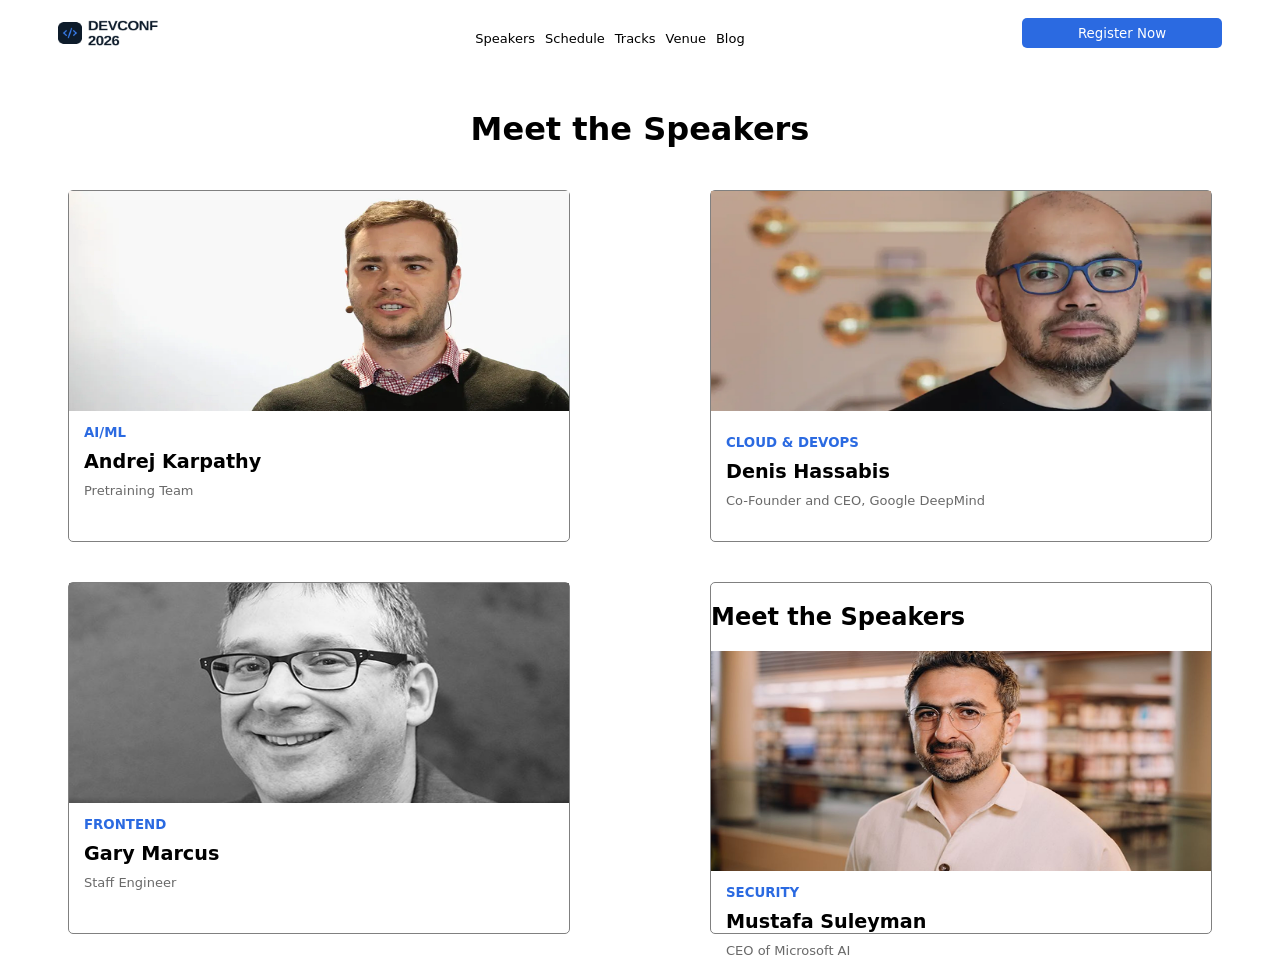
==== index.html @ 34ea5ba5 "added-meet-the-speaker-section" ====
<!DOCTYPE html>
<html lang="en">
<head>
    <meta charset="UTF-8">
    <meta name="viewport" content="width=device-width, initial-scale=1.0">
    <title>Document</title>
    <link rel="stylesheet" href="./style.css">
</head>
<body>
<nav>
    <img src="images/logo.png" alt="Logo">
    <ul>
        <li><a href="./comingsoon.html">Speakers</a></li>
        <li><a href="./comingsoon.html">Schedule</a></li>
        <li><a href="./comingsoon.html">Tracks</a></li>
        <li><a href="./comingsoon.html">Venue</a></li>
        <li><a href="./comingsoon.html">Blog</a></li>
    </ul>
    <button>Register Now</button>
</nav>
<div><h1 style="text-align: center; padding: 20px;">Meet the Speakers</h1></div>

<div class="container">
    
    <div class="box">
        
        <ul class="contents">
            <li ><img class="images" src ="./images/andrej.png" alt="Andrej Karpathy"></li>
            <li class="section">AI/ML </li>
            <li class="name">Andrej Karpathy</li>
            <li class="position">Pretraining Team</li>
        </ul>
    </div>
    <div class="box">   
          <ul class="contents">
            <li><img class="images" src="./images/demis.png" alt="Demis Hassabis"><li></li>
            <li class="section">CLOUD & DEVOPS</li>
            <li class="name">Denis Hassabis</li>
            <li class="position">Co-Founder and CEO, Google DeepMind</li>
        </ul> </div>
   
    <div class="box">  
        <ul class="contents">
            <li ><img class="images" src="./images/gary.png" alt="Gary Marcus"></li>
            <li class="section">FRONTEND</li>
            <li class="name">Gary Marcus</li>
            <li class="position">Staff Engineer</li>
        </ul>
    
</div>
    <div class="box">  
        <h2>Meet the Speakers</h2>
          <ul class="contents">
            <li><img class="images" src="./images/mustafa.png" alt="Mustafa Suleyman"></li>
            <li class="section">SECURITY</li>
            <li class="name">Mustafa Suleyman</li>
            <li class="position">CEO of Microsoft AI</li>
        </ul>
</div>
</div>
</body>
</html>
---- style.css ----
* {
font-family: system-ui, -apple-system, BlinkMacSystemFont, 'Segoe UI', Roboto, Oxygen, Ubuntu, Cantarell, 'Open Sans', 'Helvetica Neue', sans-serif;

}


nav {
    display: flex;
    flex-direction: row;
    justify-content: space-between;
    padding:  10px 50px;
    font-size: small;
}
img {
height: 30px;
width: 100px;

}
ul { 
    display: flex;
    flex-direction: row;
justify-content: center;
list-style-type: none;
gap: 10px; 

}
button {
    height: 30px;
    width: 200px;
    background-color: rgb(43, 106, 225);
    color: white;
    border: none;
    border-radius: 5px;

}
button:hover {
background-color:rgb(13, 114, 157);
}



ul li a {
text-decoration:none ;
color: black;

}

.container {
    display:grid;
    grid-template-columns: repeat(2, 1fr);
    gap: 40px 20px;

justify-items: center;
  

}
.box {
    border: 1px solid grey;
    width: 500px;
    height: 350px;
    border-radius: 5px;

}

.contents {
    display: flex;
    flex-direction: column;
padding: 0px;
margin: 0px;


}

.images{
    height: 220px;
    width: 100%;


}
.section {
font-size: smaller;
font-weight: bold;
color: rgb(43, 106, 225);
margin-left: 15px;
}
.name{
    font-size: larger;
    font-weight: bolder;
   margin-left: 15px;
    color:black;
    
}
.position {
    font-size: small;
    color: dimgray;
    margin-left: 15px;
}
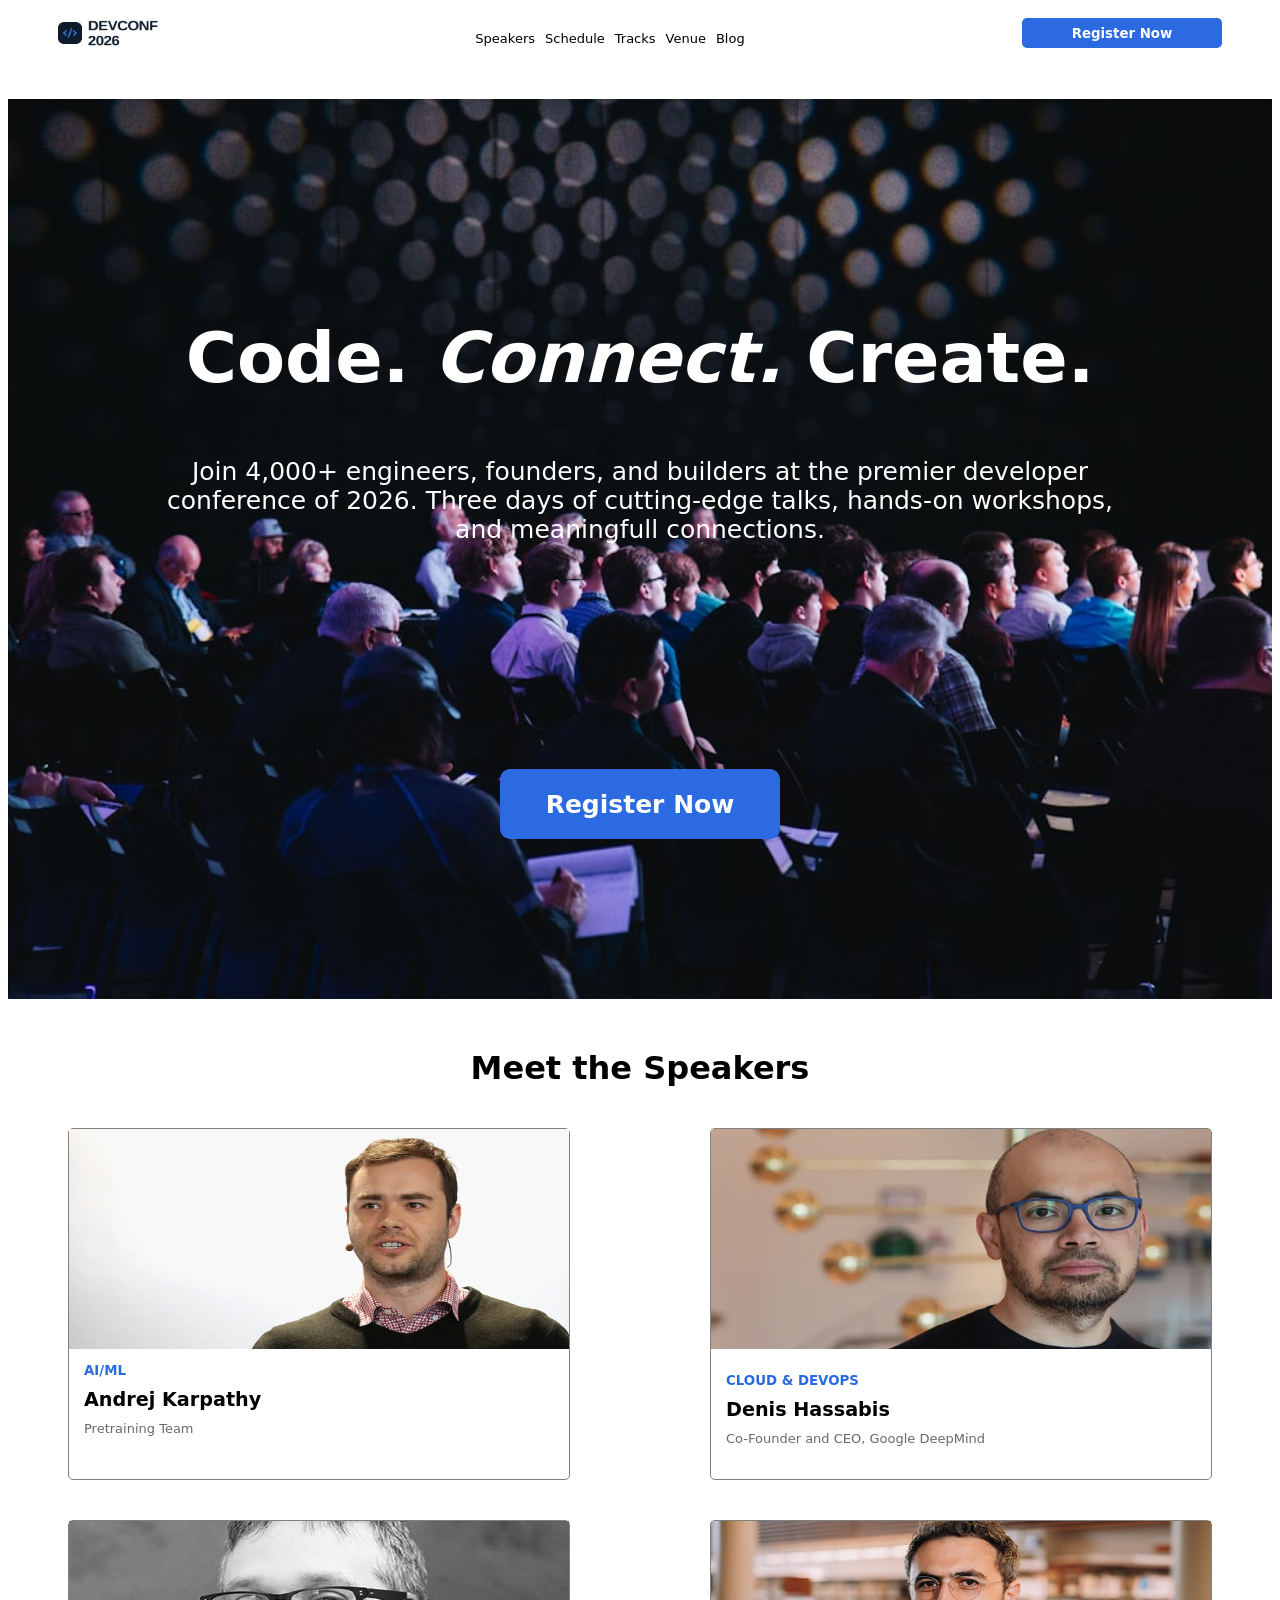
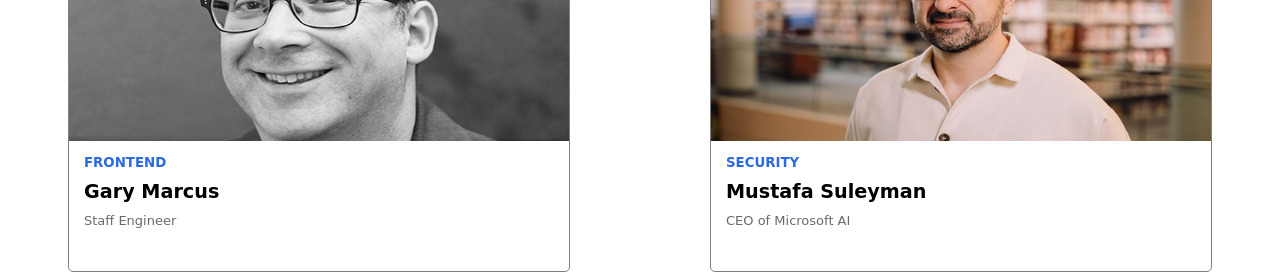
==== commit dfdb00b8: "added-hero-banner" ====
--- a/index.html
+++ b/index.html
@@ -7,6 +7,7 @@
     <link rel="stylesheet" href="./style.css">
 </head>
 <body>
+    <!-- starting the NAV part -->
 <nav>
     <img src="images/logo.png" alt="Logo">
     <ul>
@@ -16,8 +17,25 @@
         <li><a href="./comingsoon.html">Venue</a></li>
         <li><a href="./comingsoon.html">Blog</a></li>
     </ul>
-    <button>Register Now</button>
+    <button id="navbtn">Register Now</button>
 </nav>
+<!-- closed the NAV part -->
+<!-- starting the BANNER part -->
+<section class="hero-parent">
+<div class="banner">
+    <h1 style="font-size: 70px;">Code. <i>Connect.</i> Create.</h1>
+    <p style="font-size: 25px;">Join 4,000+ engineers, founders, and builders at the premier developer <br>
+        conference of 2026. Three days of cutting-edge talks, hands-on workshops,<br>
+        and meaningfull connections.
+    </p>
+</div>
+<div> <button id="bannerbtn">Register Now</button></div>
+
+</section>
+
+
+<!-- closed the BANNER part -->
+ <!-- starting MEET THE SPEAKERS part -->
 <div><h1 style="text-align: center; padding: 20px;">Meet the Speakers</h1></div>
 
 <div class="container">
@@ -49,7 +67,7 @@
     
 </div>
     <div class="box">  
-        <h2>Meet the Speakers</h2>
+        
           <ul class="contents">
             <li><img class="images" src="./images/mustafa.png" alt="Mustafa Suleyman"></li>
             <li class="section">SECURITY</li>
--- a/style.css
+++ b/style.css
@@ -10,6 +10,24 @@
     justify-content: space-between;
     padding:  10px 50px;
     font-size: small;
+}
+
+.hero-parent{
+display: flex;
+flex-direction: column;
+justify-content: center;
+align-items: center;
+width:100%;
+height: 100vh;
+margin: 30px 0px;
+gap: 200px;
+text-align: center;
+color: white;
+background-image: url(./images/banner.jpg);
+background-image: linear-gradient( );
+background-size: cover;
+background-repeat: no-repeat;
+
 }
 img {
 height: 30px;
@@ -24,17 +42,40 @@
 gap: 10px; 
 
 }
-button {
+#navbtn {
     height: 30px;
     width: 200px;
     background-color: rgb(43, 106, 225);
     color: white;
+    font-weight: bold;
     border: none;
     border-radius: 5px;
 
 }
-button:hover {
-background-color:rgb(13, 114, 157);
+
+#bannerbtn {
+    height: 70px;
+    width: 280px;
+    background-color: rgb(43, 106, 225);
+    color: white;
+    font-size: 25px;
+    font-weight: bold;
+    border: none;
+    border-radius: 10px;
+    
+
+}
+#navbtn:hover {
+       background-color: rgba(228, 228, 224, 0.863);
+    color:rgb(43, 106, 225) ;
+    cursor: pointer;
+    border: 1px solid black;
+}
+#bannerbtn:hover {
+    background-color: rgba(228, 228, 224, 0.863);
+    color:rgb(43, 106, 225) ;
+    cursor: pointer;
+    border: 1px solid black;
 }
 
 
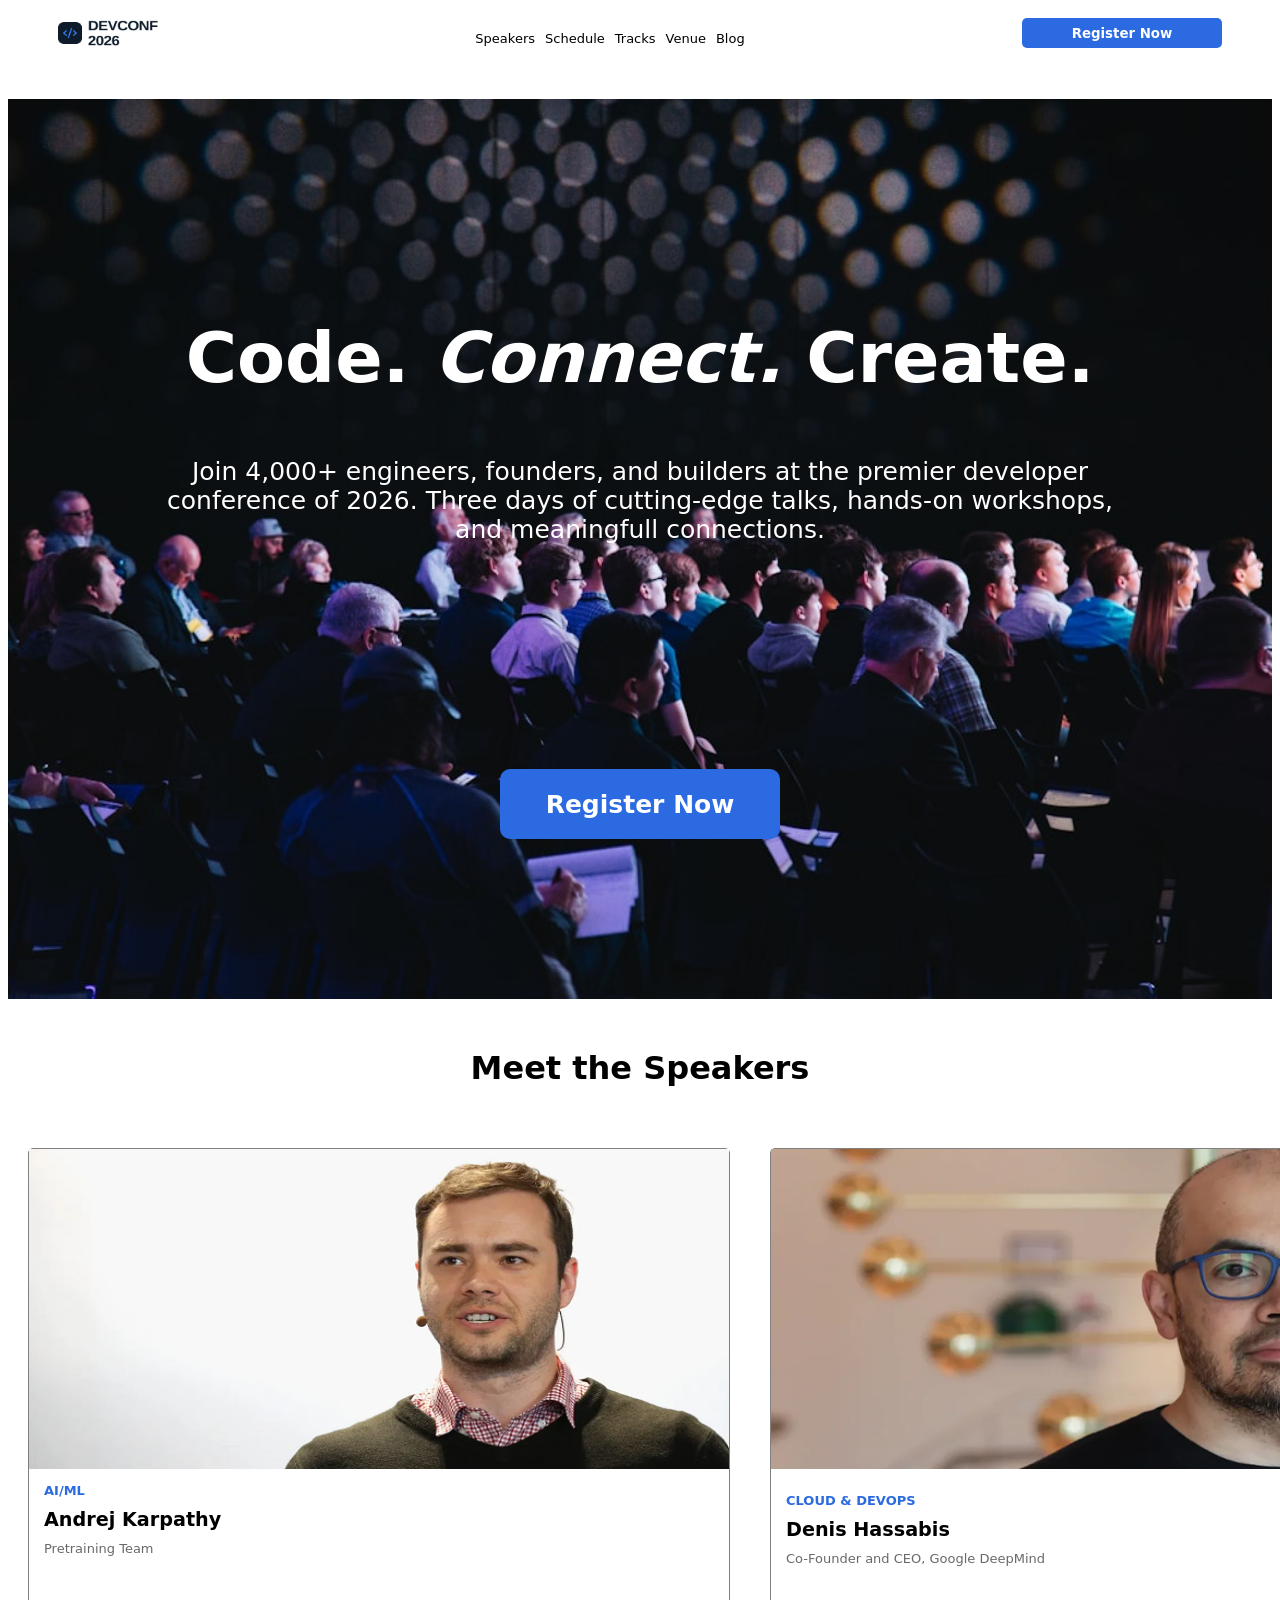
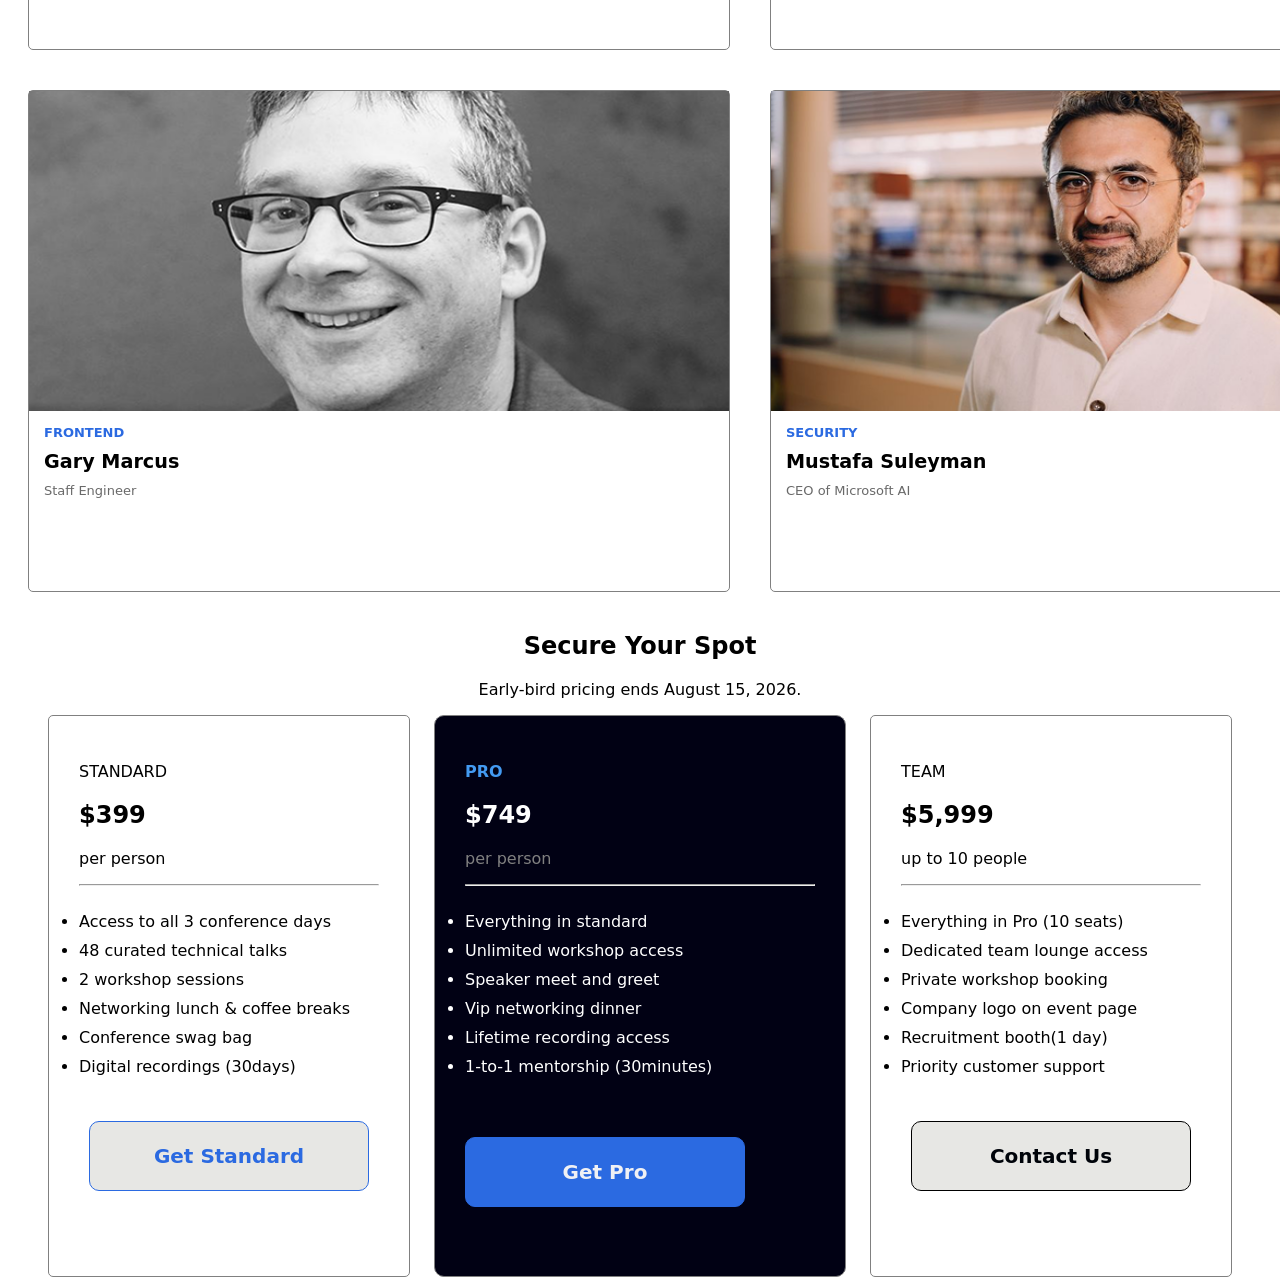
==== commit b2884e46: "added-pricing" ====
--- a/index.html
+++ b/index.html
@@ -76,5 +76,60 @@
         </ul>
 </div>
 </div>
+<!-- closed-MEET-THE-SPEAKERS-part -->
+ <!-- starting-PRICING-part -->
+  
+ <section class="costing">
+    <div><h1 style="font-weight: bold; text-align: center;">Secure Your Spot</h1>
+    <p style="text-align: center;">Early-bird pricing ends August 15, 2026.</p></div>
+<div class="pricing">
+    <div class="card">
+        <p class="quality">STANDARD</p>
+        <h1 class="price">$399</h1>
+        <p class="per">per person</p>
+        <hr class="line">
+        <ul class="features">
+            <li>Access to all 3 conference days</li>
+            <li>48 curated technical talks</li>
+            <li>2 workshop sessions</li>
+            <li>Networking lunch & coffee breaks</li>
+            <li>Conference swag bag</li>
+            <li>Digital recordings (30days)</li>
+            <button id="stndbtn">Get Standard</button>
+        </ul>
+    </div>
+    <div class="card-active">
+        <p style="color: rgb(67, 154, 241); font-weight: bold;">PRO</p>
+        <h1 style="color: white; font-weight: bolder;">$749</h1>
+        <p style="color: grey;">per person</p>
+        <hr class="line">
+        <ul class="features-active">
+        
+            <li>Everything in standard</li>
+            <li>Unlimited workshop access</li>
+            <li> Speaker meet and greet</li>
+            <li>Vip networking dinner</li>
+            <li>Lifetime recording access </li>
+            <li>1-to-1 mentorship (30minutes)</li>
+        </ul>
+        <button id="probtn">Get Pro</button>
+    </div>
+    <div class="card">
+        <p class="quality">TEAM</p>
+        <h1 class="price">$5,999</h1>
+        <p class="per">up to 10 people</p>
+        <hr class="line">
+        <ul class="features">
+            <li>Everything in Pro (10 seats)</li>
+            <li>Dedicated team lounge access</li>
+            <li>Private workshop booking</li>
+            <li>Company logo on event page</li>
+            <li>Recruitment booth(1 day)</li>
+            <li>Priority customer support</li>
+            <button id="cntbtn">Contact Us</button>
+        </ul>
+    </div>
+ </div>
+ </section>
 </body>
 </html>
--- a/style.css
+++ b/style.css
@@ -88,18 +88,18 @@
 
 .container {
     display:grid;
-    grid-template-columns: repeat(2, 1fr);
-    gap: 40px 20px;
-
-justify-items: center;
+    grid-template-columns: repeat(2, .3fr);
+
+justify-content: space-evenly;
   
 
 }
 .box {
     border: 1px solid grey;
-    width: 500px;
-    height: 350px;
+    width: 700px;
+    height: 500px;
     border-radius: 5px;
+    margin: 20px 20px;
 
 }
 
@@ -113,13 +113,13 @@
 }
 
 .images{
-    height: 220px;
+    height: 320px;
     width: 100%;
 
 
 }
 .section {
-font-size: smaller;
+font-size: small;
 font-weight: bold;
 color: rgb(43, 106, 225);
 margin-left: 15px;
@@ -135,4 +135,100 @@
     font-size: small;
     color: dimgray;
     margin-left: 15px;
-}
+
+}
+
+.pricing{
+    display:flex;
+    flex-direction: row;
+    justify-content: center;
+    gap: 24px;
+
+}
+.card {
+    width: 300px;
+    height: 500px;
+    padding: 30px;
+    border: 1px solid grey;
+    border-radius: 5px;
+}
+.card-active{
+    background-color: rgb(1, 1, 20);
+    border: 1px solid grey;
+    border-radius: 10px;
+    padding: 30px;
+    width: 350px;
+
+}
+.features{
+    display: flex;
+    flex-direction: column;
+    list-style: disc;
+     padding: 10px 0px;
+}
+.features-active{
+    display: flex;
+    flex-direction: column;
+    color: white;
+    list-style: disc;
+    padding: 10px 0px;
+    
+}
+#stndbtn{ 
+    background-color: rgba(228, 228, 224, 0.863);
+    color:rgb(43, 106, 225) ;
+    cursor: pointer;
+    border: 1px solid rgb(43, 106, 225);
+    height: 70px;
+    width: 280px;
+    border-radius: 10px;
+    margin: 35px auto 0; 
+    font-size: 20px;
+    font-weight: bold;
+
+}
+#stndbtn:hover{
+    background-color:rgb(43, 106, 225);
+    color:rgb(249, 249, 250) ;
+    cursor: pointer;
+    border-radius: 10px;
+    border: 1px solid black;
+}
+
+#cntbtn:hover{ 
+    background-color:rgb(43, 106, 225);
+    color:rgb(240, 241, 244) ;
+    cursor: pointer;
+    border: 1px solid rgb(43, 106, 225);
+}
+#cntbtn{
+    background-color: rgba(228, 228, 224, 0.863);
+    color:rgb(0, 4, 10) ;
+    cursor: pointer;
+    border: 1px solid black;
+    height: 70px;
+    width: 280px;
+    border-radius: 10px;
+    font-size: 20px;
+    font-weight: bold;
+    margin: 35px auto 0;
+}
+
+#probtn{
+    background-color:rgb(43, 106, 225);
+    color:rgb(240, 241, 244) ;
+    cursor: pointer;
+    border: 1px solid rgb(43, 106, 225);
+    width: 280px;
+    height: 70px;
+    border-radius: 10px;
+    margin: 35px auto 0;
+    font-size: 20px;
+    font-weight: bold;
+}
+#probtn:hover{
+background-color: rgba(228, 228, 224, 0.863);
+    color:rgb(5, 60, 142) ;
+    cursor: pointer;
+    border: 1px solid black;
+}
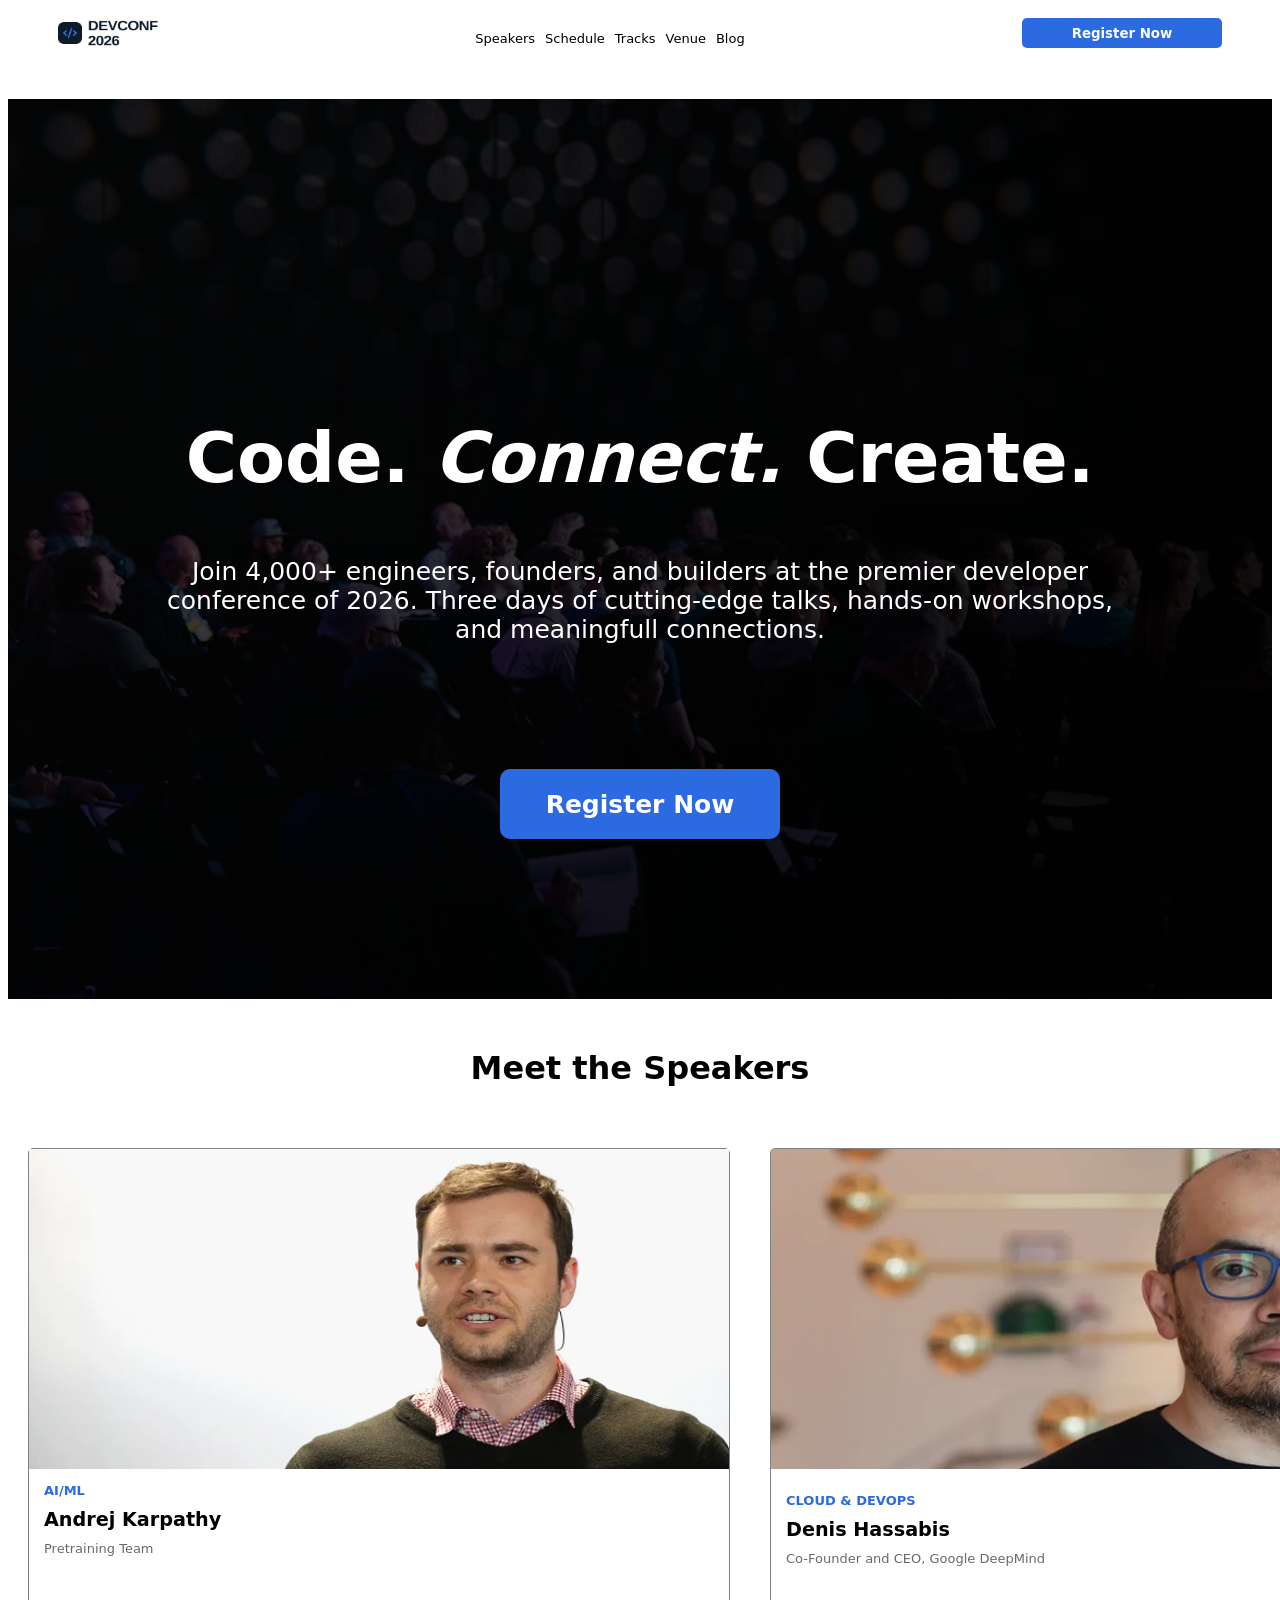
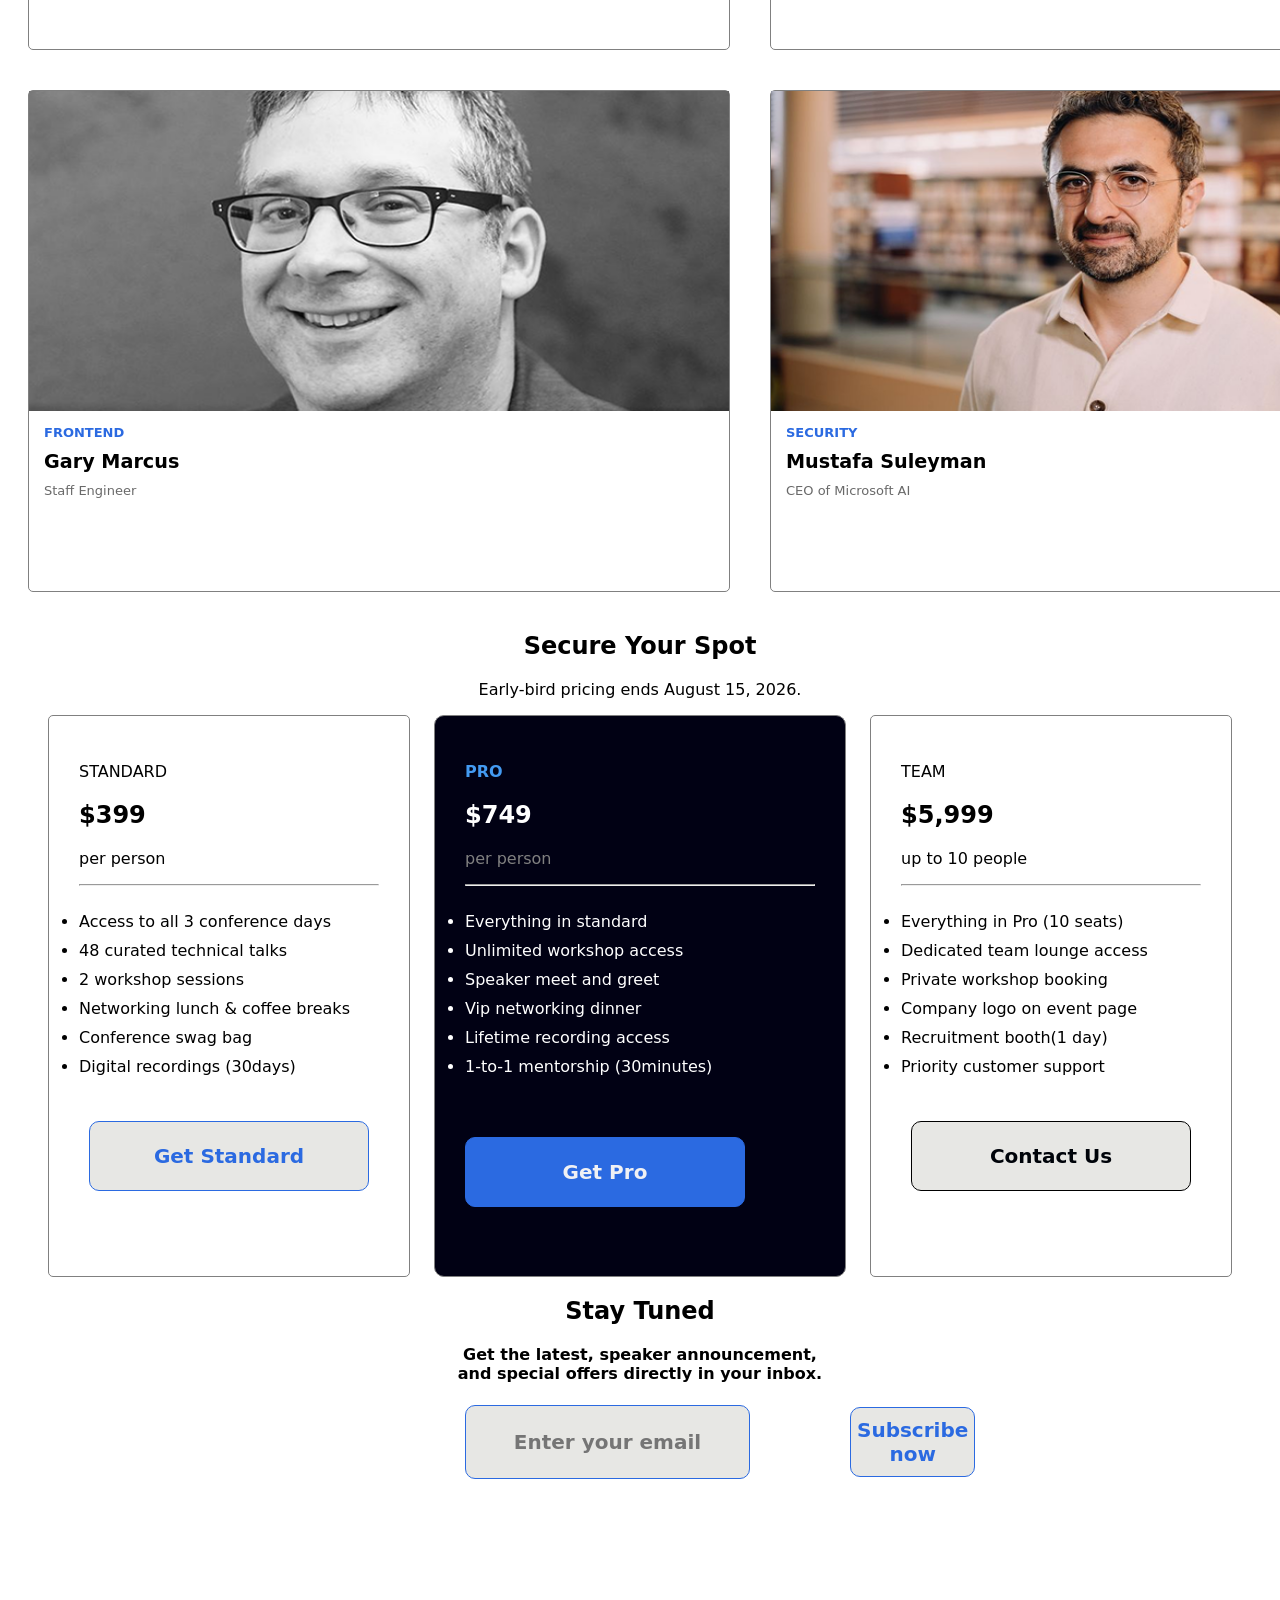
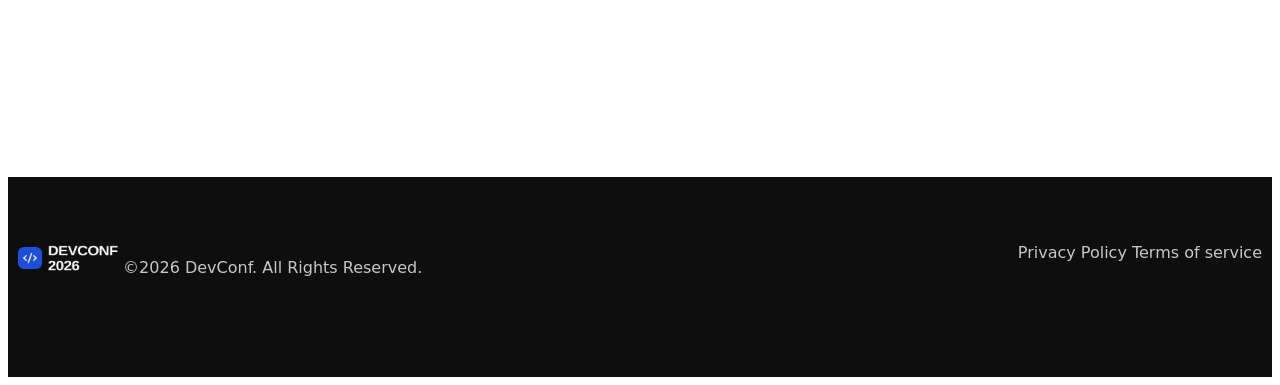
==== commit e13d5f02: "added-overlay-and-ai-part" ====
--- a/index.html
+++ b/index.html
@@ -22,7 +22,8 @@
 <!-- closed the NAV part -->
 <!-- starting the BANNER part -->
 <section class="hero-parent">
-<div class="banner">
+<div></div>
+    <div class="banner">
     <h1 style="font-size: 70px;">Code. <i>Connect.</i> Create.</h1>
     <p style="font-size: 25px;">Join 4,000+ engineers, founders, and builders at the premier developer <br>
         conference of 2026. Three days of cutting-edge talks, hands-on workshops,<br>
@@ -131,5 +132,21 @@
     </div>
  </div>
  </section>
+ <section class="newsletter">
+ <div class="newsletter-content">
+    <h1>Stay Tuned</h1>
+    <p>Get the latest, speaker announcement,<br> and special offers directly in your inbox.</p>
+ </div>
+ <div class="input">
+ <input class="email" type="email" placeholder="Enter your email" > 
+ <button id="subsbtn">Subscribe now</button>
+</div>
+</section>
 </body>
+<footer>
+    <p><img src="./images/footer-logo.png" alt="logo2"> ©2026 DevConf. All Rights Reserved.</p>
+    
+    <p> Privacy Policy  Terms of service</p>
+
+</footer>
 </html>
--- a/style.css
+++ b/style.css
@@ -20,15 +20,27 @@
 width:100%;
 height: 100vh;
 margin: 30px 0px;
-gap: 200px;
+gap: 100px;
 text-align: center;
 color: white;
-background-image: url(./images/banner.jpg);
-background-image: linear-gradient( );
+background-image :linear-gradient(
+        rgba(0,0,0,0.30),
+        rgba(0,0,0,0.70)
+    ),
+    linear-gradient(
+            90deg,
+            rgba(0,0,0,0.42),
+            rgba(0,0,0,0.87)
+        ), 
+    url(./images/banner.jpg);
+
 background-size: cover;
 background-repeat: no-repeat;
-
-}
+}
+
+
+
+
 img {
 height: 30px;
 width: 100px;
@@ -164,6 +176,7 @@
     display: flex;
     flex-direction: column;
     list-style: disc;
+    
      padding: 10px 0px;
 }
 .features-active{
@@ -171,6 +184,7 @@
     flex-direction: column;
     color: white;
     list-style: disc;
+
     padding: 10px 0px;
     
 }
@@ -232,3 +246,69 @@
     cursor: pointer;
     border: 1px solid black;
 }
+footer{
+    display: flex;
+    justify-content: space-between;
+    background-color: rgb(15, 14, 14);
+    height: 100px;
+    color: rgb(201, 198, 198);
+    padding:50px 10px;
+    margin: 0px;
+}
+.newsletter {
+display: flex;
+flex-direction: column;
+align-items: center;
+text-align: center;
+
+height: 500px;
+width:100%;
+font-weight: bold;
+}
+.input {
+    display: flex;
+    flex-direction: row;
+    align-items: center;
+    gap: 100px;
+    height: 50px;
+    width:350px;
+
+}
+#subsbtn {
+    background-color: rgba(228, 228, 224, 0.863);
+    color:rgb(43, 106, 225) ;
+    cursor: pointer;
+    border: 1px solid rgb(43, 106, 225);
+    height: 70px;
+    width: 300px;
+    border-radius: 10px;
+    margin: 35px auto 0; 
+    font-size: 20px;
+    font-weight: bold;
+    text-align: center; 
+}
+#subsbtn:hover{
+background-color:rgb(43, 106, 225);
+    color:rgb(240, 241, 244) ;
+    cursor: pointer;
+    border: 1px solid rgb(43, 106, 225);
+    width: 500px;
+    height: 70px;
+    border-radius: 10px;
+    margin: 35px auto 0;
+    font-size: 20px;
+    font-weight: bold;
+}
+.email{
+     background-color: rgba(228, 228, 224, 0.863);
+    color:rgb(43, 106, 225) ;
+    cursor: pointer;
+    border: 1px solid rgb(43, 106, 225);
+    height: 70px;
+    width: 300px;
+    border-radius: 10px;
+    margin: 35px auto 0; 
+    font-size: 20px;
+    font-weight: bold;
+    text-align: center; 
+}
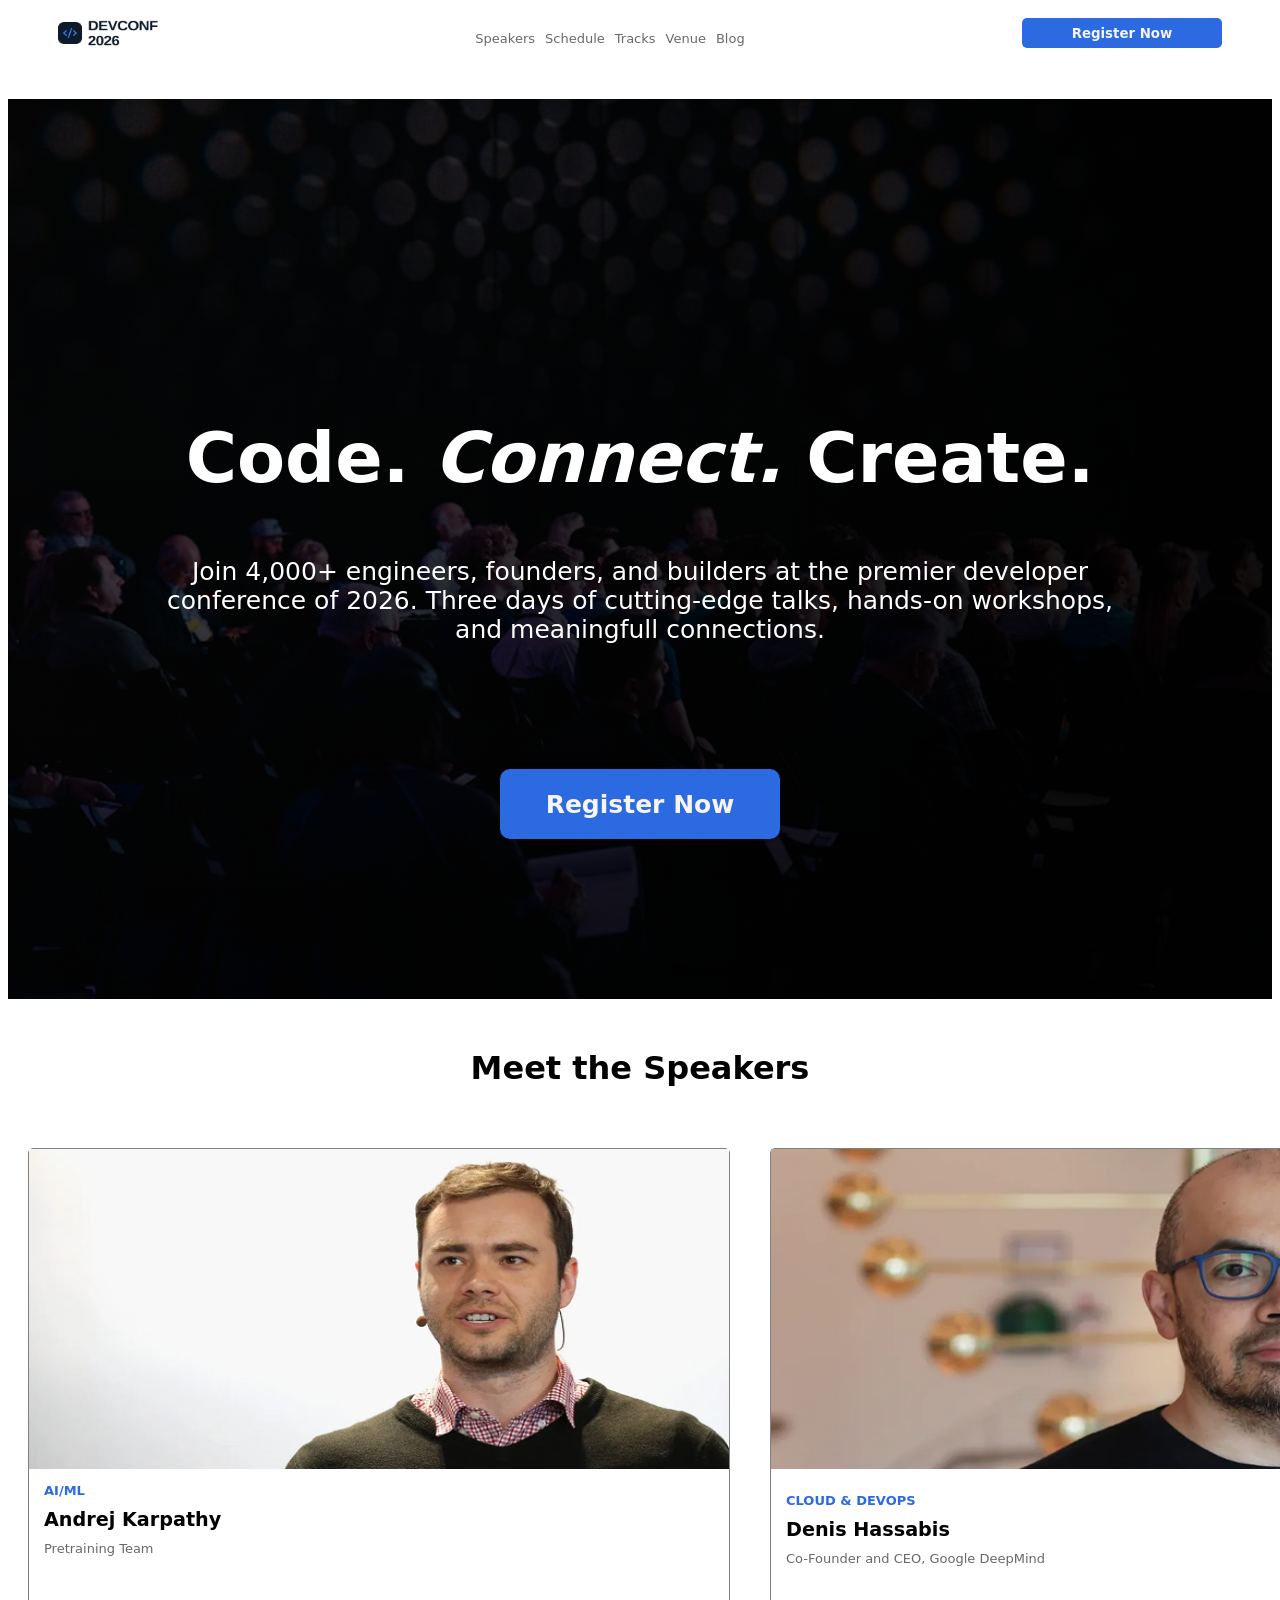
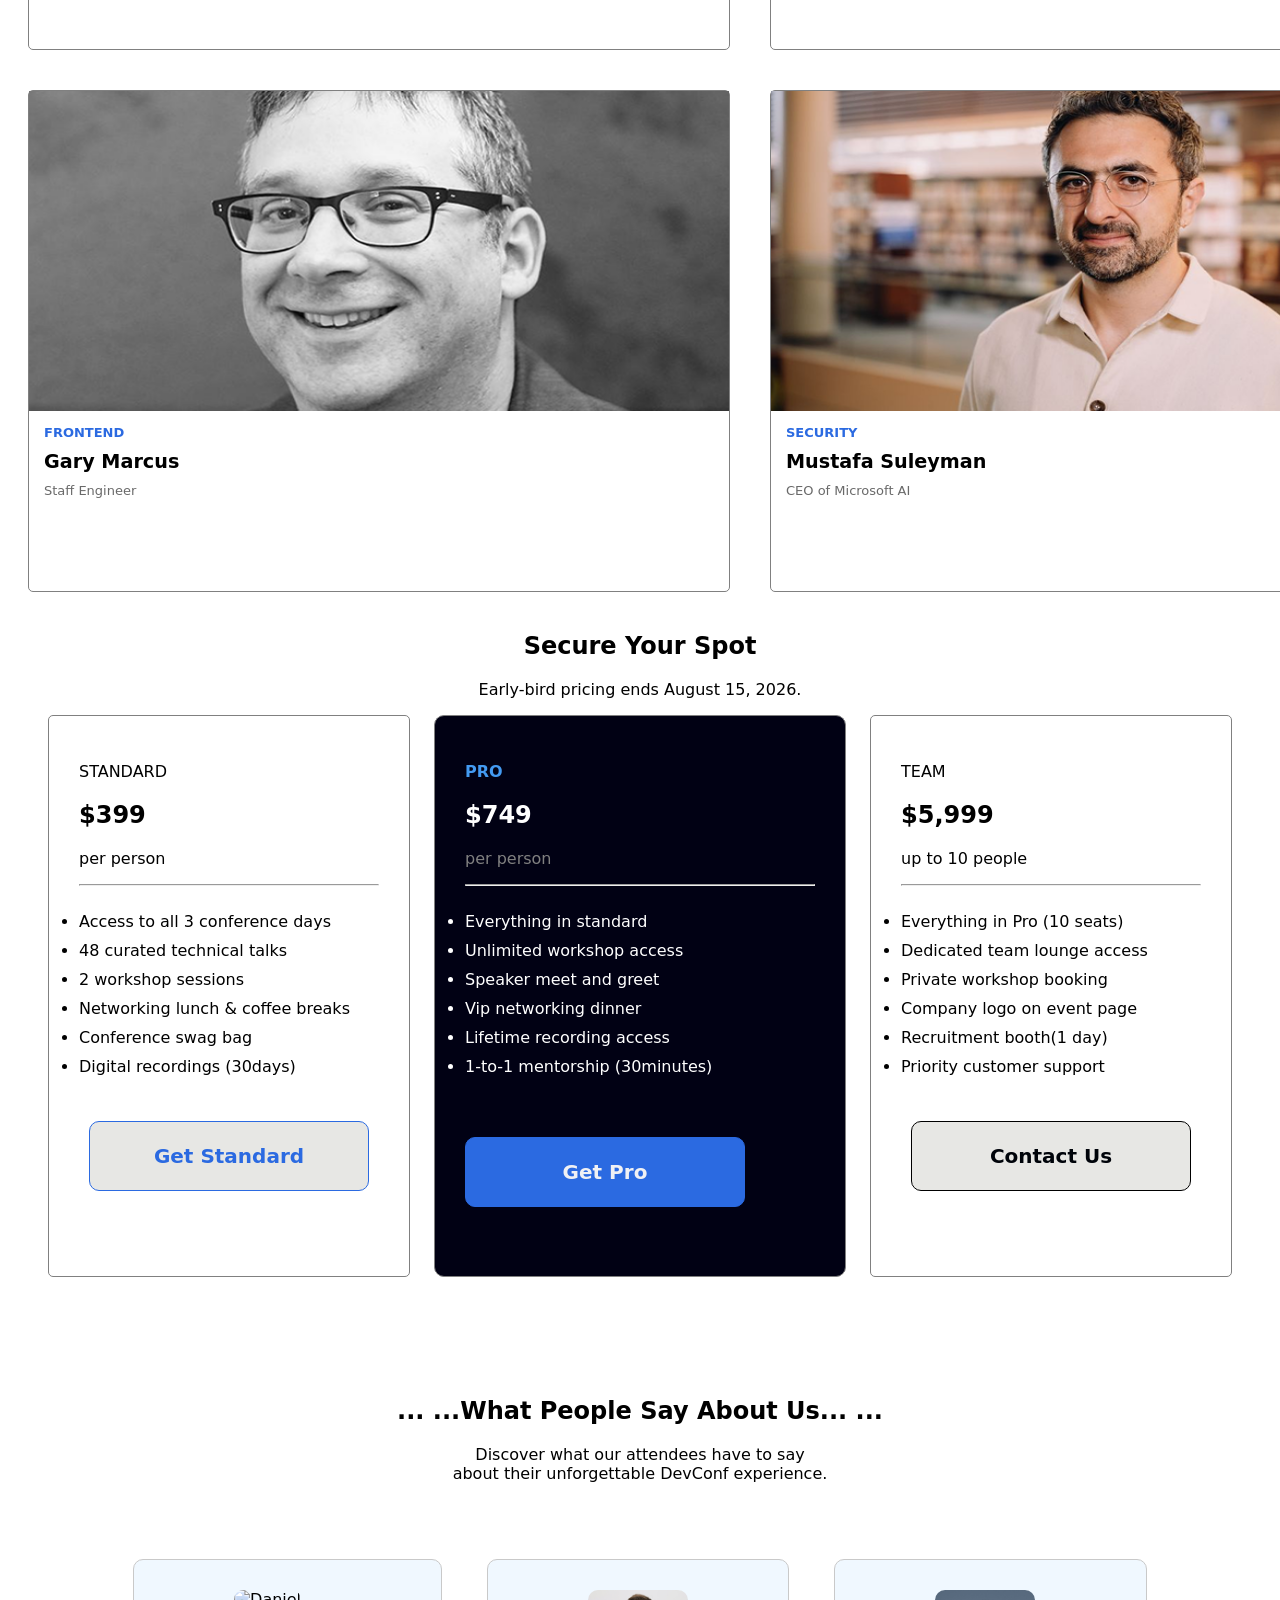
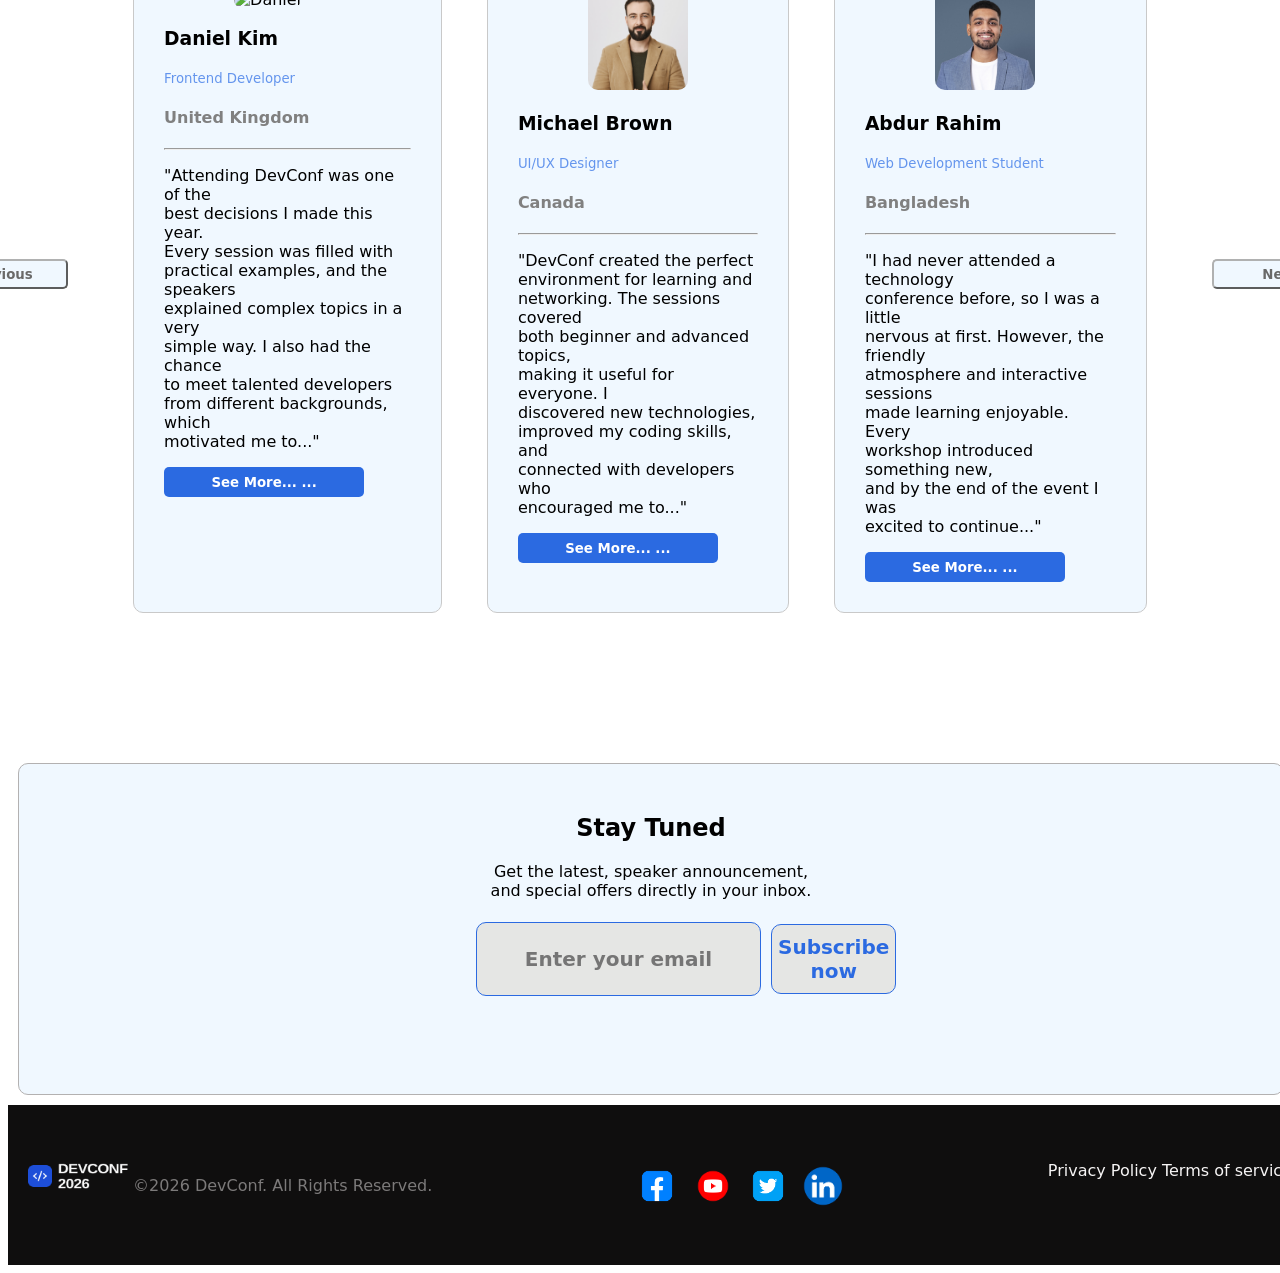
==== commit a7aabc98: "finnalydone" ====
--- a/index.html
+++ b/index.html
@@ -11,13 +11,13 @@
 <nav>
     <img src="images/logo.png" alt="Logo">
     <ul>
-        <li><a href="./comingsoon.html">Speakers</a></li>
-        <li><a href="./comingsoon.html">Schedule</a></li>
-        <li><a href="./comingsoon.html">Tracks</a></li>
-        <li><a href="./comingsoon.html">Venue</a></li>
-        <li><a href="./comingsoon.html">Blog</a></li>
+        <li><a href="./comingsoon.html" style="color: dimgrey;">Speakers</a></li>
+        <li><a href="./comingsoon.html" style="color: dimgrey;">Schedule</a></li>
+        <li><a href="./comingsoon.html" style="color: dimgrey;">Tracks</a></li>
+        <li><a href="./comingsoon.html" style="color: dimgrey;">Venue</a></li>
+        <li><a href="./comingsoon.html" style="color: dimgrey;">Blog</a></li>
     </ul>
-    <button id="navbtn">Register Now</button>
+    <button id="navbtn" ><a href="./comingsoon.html">Register Now</a></button>
 </nav>
 <!-- closed the NAV part -->
 <!-- starting the BANNER part -->
@@ -30,7 +30,7 @@
         and meaningfull connections.
     </p>
 </div>
-<div> <button id="bannerbtn">Register Now</button></div>
+<div> <button id="bannerbtn"><a href="./comingsoon.html">Register Now</a></button></div>
 
 </section>
 
@@ -132,6 +132,78 @@
     </div>
  </div>
  </section>
+ <section class="feedback">
+<div class="feed">
+    <h1>... ...What People Say About Us... ...</h1>
+    <p style="text-align: center;">Discover what our attendees have to say <br>
+about their unforgettable DevConf experience.</p>
+</div>
+
+<div class="people">
+    <button id="previous">...Previous</button>
+<div class="person">
+<img class="propic"src="./images/kim.jpg" alt="Daniel">
+<h3 class="nem"> Daniel Kim</h3>
+<h5 class="prof">Frontend Developer</h5>
+<h4 class="country">United Kingdom</h4>
+<hr class="line">
+<p class="speech">"Attending DevConf was one of the <br>
+     best decisions I made this year.<br>
+     Every session was filled with<br>
+      practical examples, and the speakers<br>
+       explained complex topics in a very<br>
+        simple way. I also had the chance<br>
+         to meet talented developers <br>
+         from different backgrounds, which <br>
+         motivated me to..."</p>
+<button id="navbtn">See More... ...</button>
+
+</div>
+
+<div class="person">
+    <img class="propic" src="./images/brown.jpg" alt="Michael">
+    <h3 class="nem">Michael Brown</h3>
+<h5 class="prof">UI/UX Designer</h5>
+<h4 class="country">Canada</h4>
+<hr class="line">
+<p class="speech">"DevConf created the perfect <br> 
+    environment for learning and <br>
+     networking. The sessions covered<br>
+      both beginner and advanced topics,<br>
+       making it useful for everyone. I <br>
+       discovered new technologies,<br>
+        improved my coding skills, and <br>
+        connected with developers who <br>
+        encouraged me to..."</p>
+<button id="navbtn">See More... ...</button>
+</div>
+<div class="person">
+    <img class="propic" src="./images/a.rahim.jpg" alt="Abdur Rahim">
+<h3 class="nem">  Abdur Rahim</h3>
+<h5 class="prof">Web Development Student</h5>
+<h4 class="country">Bangladesh</h4>
+<hr class="line">
+<p class="speech">"I had never attended a technology <br>
+    conference before, so I was a little <br>
+     nervous at first. However, the friendly <br>
+      atmosphere and interactive sessions <br>
+       made learning enjoyable. Every <br>
+        workshop introduced something new,<br>
+         and by the end of the event I was <br>
+          excited to continue..."</p>
+<button id="navbtn">See More... ...</button>
+</div>
+<button  id="previous">Next...</button>
+</div>
+<!-- <div class="previous"> -->
+
+<!-- <button id="cntbtn">Next...</button> -->
+<!-- </div> -->
+
+</section>
+
+
+ 
  <section class="newsletter">
  <div class="newsletter-content">
     <h1>Stay Tuned</h1>
@@ -145,8 +217,12 @@
 </body>
 <footer>
     <p><img src="./images/footer-logo.png" alt="logo2"> ©2026 DevConf. All Rights Reserved.</p>
-    
-    <p> Privacy Policy  Terms of service</p>
+    <p><img class="sm" src="./images/facebook.jpg" alt="fb">
+    <img class="sm" src="./images/yt1.jpg" alt="yt">
+<img class="sm" src="./images/twitter.jpg" alt="twt">
+<img class="sm" src="./images/linkedin.jpg" alt="lin"></p>
+    <p class="last1"><a href="./comingsoon.html"> Privacy Policy </a>
+         <a href="./comingsoon.html">Terms of service</a></p>
 
 </footer>
 </html>
--- a/style.css
+++ b/style.css
@@ -2,7 +2,10 @@
 font-family: system-ui, -apple-system, BlinkMacSystemFont, 'Segoe UI', Roboto, Oxygen, Ubuntu, Cantarell, 'Open Sans', 'Helvetica Neue', sans-serif;
 
 }
-
+a{
+    text-decoration: none;
+    color: rgb(246, 244, 244);
+}
 
 nav {
     display: flex;
@@ -10,6 +13,7 @@
     justify-content: space-between;
     padding:  10px 50px;
     font-size: small;
+    color: dimgray;
 }
 
 .hero-parent{
@@ -250,26 +254,34 @@
     display: flex;
     justify-content: space-between;
     background-color: rgb(15, 14, 14);
-    height: 100px;
-    color: rgb(201, 198, 198);
-    padding:50px 10px;
-    margin: 0px;
+    height: 80px;
+    color: rgb(124, 122, 122);
+    padding:40px 20px;
+   
+    width: 100%;
+
 }
 .newsletter {
 display: flex;
 flex-direction: column;
+justify-self: center;
 align-items: center;
 text-align: center;
-
-height: 500px;
+height:300px;
 width:100%;
-font-weight: bold;
+background-color: aliceblue;
+border-radius: 10px;
+border: 1px solid rgb(179, 177, 177);
+margin: 10px 10px;
+padding: 30px 0px 0px 0px;
+
 }
 .input {
     display: flex;
     flex-direction: row;
     align-items: center;
-    gap: 100px;
+    text-align: center;
+    gap: 10px;
     height: 50px;
     width:350px;
 
@@ -311,4 +323,80 @@
     font-size: 20px;
     font-weight: bold;
     text-align: center; 
+}
+.feedback{
+    display: flex;
+flex-direction: column;
+align-items: center;
+margin: 70px;
+padding: 30px;
+gap: 10px;
+}
+.people{
+    display: flex;
+    flex-direction: row;
+    gap: 5px ;
+}
+.person{
+    border: 1px solid rgb(201, 201, 201);
+    border-radius: 10px;
+
+    background-color: aliceblue;
+    margin: 50px 20px;
+    padding: 30px;
+    
+
+}
+.prof{
+    font-weight: normal;
+    color: cornflowerblue;
+}
+.country{
+
+color: gray;
+}
+#previous{
+text-align: center;
+font-weight: bold;
+color: dimgrey;
+margin: 350px 40px;
+background-color: aliceblue;
+height: 30px;
+width: 180px;
+border-radius: 5px;
+border-color: rgb(176, 177, 177);
+
+
+}
+#previous:hover {
+    height: 30px;
+    width: 180px;
+    background-color: rgb(43, 106, 225);
+    color: white;
+    font-weight: bold;
+    border: none;
+    border-radius: 5px;
+    margin: 350px 40px;
+}
+.propic{
+    height: 100px;
+    width: 100px;
+    border-radius: 10px;
+    margin: 0px 70px;
+}
+#footerbtn{
+    background-color:rgb(15, 14, 14); 
+    color: rgb(124, 122, 122);
+    background: transparent;
+    cursor: pointer;
+}
+#footerbtn:hover{
+    background-color:rgb(15, 14, 14); 
+    color: rgb(251, 249, 249);
+    background: transparent;
+    cursor: pointer;
+}
+.sm{
+    height: 50px;
+    width: 50px;
 }
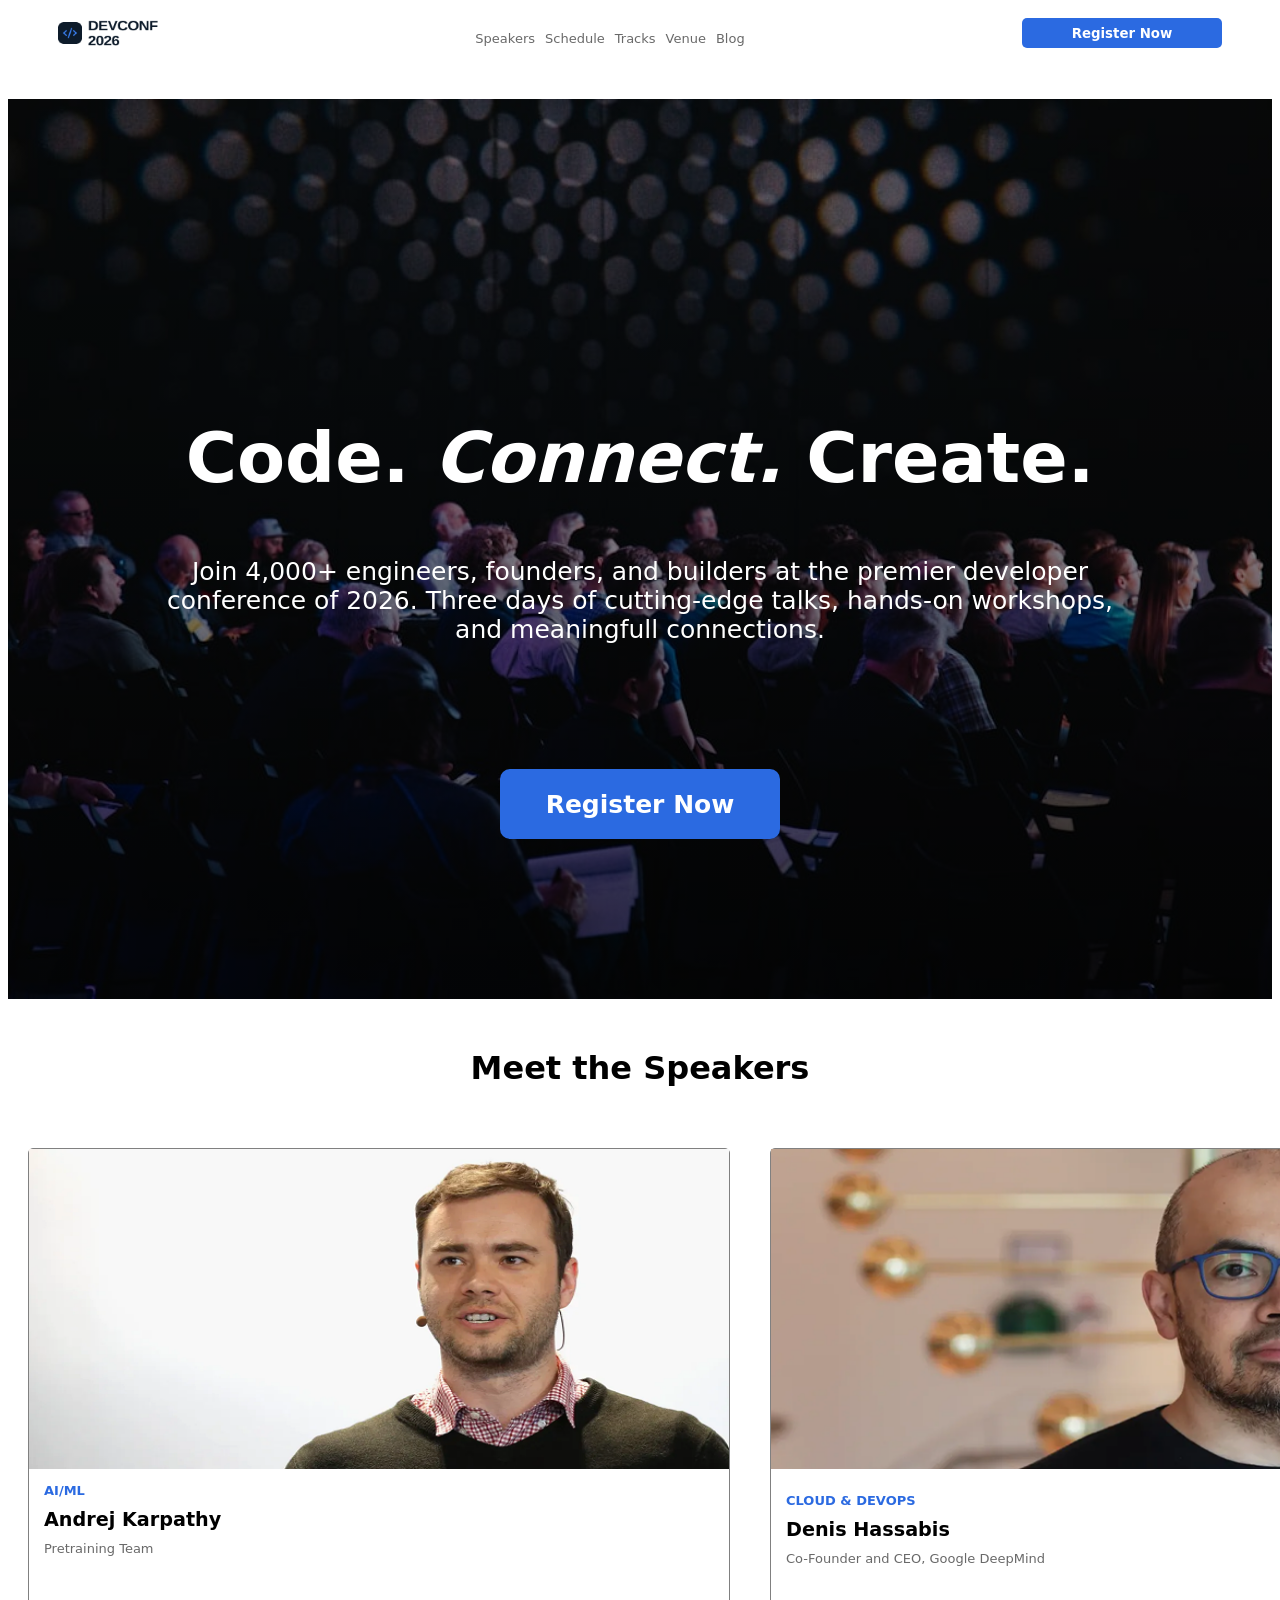
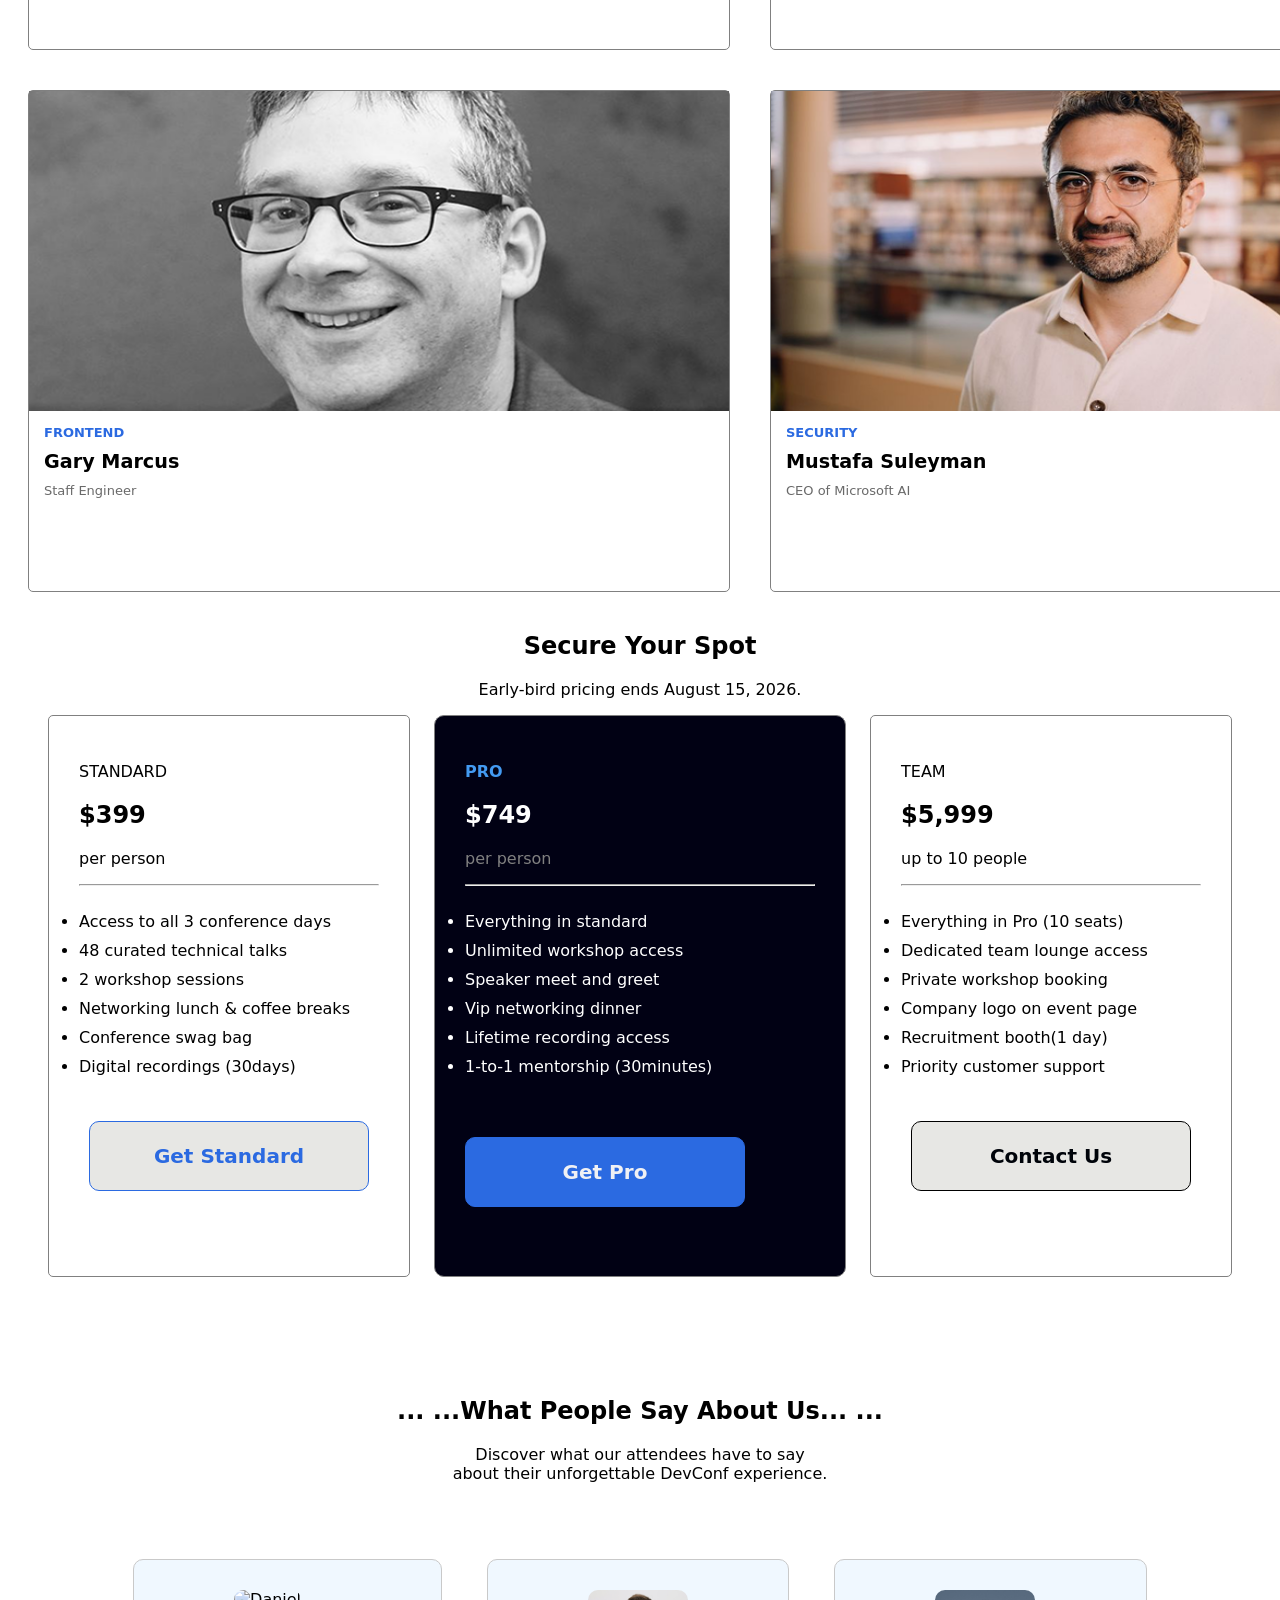
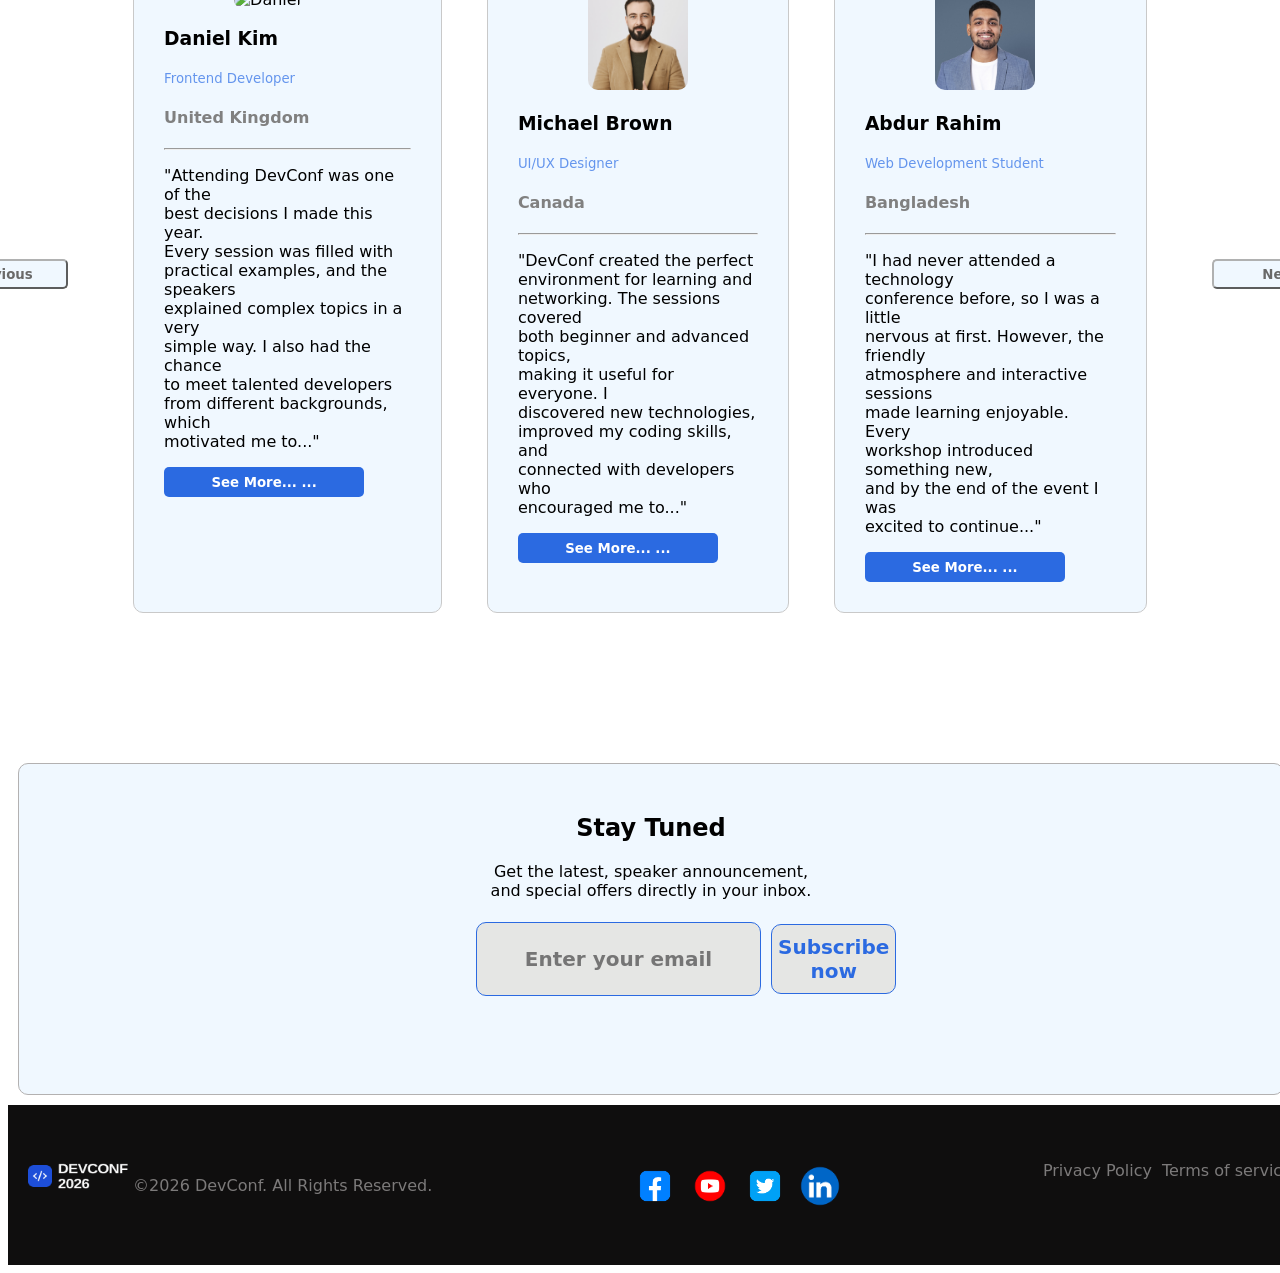
==== commit 13eff113: "anchortagcorrected" ====
--- a/index.html
+++ b/index.html
@@ -17,7 +17,7 @@
         <li><a href="./comingsoon.html" style="color: dimgrey;">Venue</a></li>
         <li><a href="./comingsoon.html" style="color: dimgrey;">Blog</a></li>
     </ul>
-    <button id="navbtn" ><a href="./comingsoon.html">Register Now</a></button>
+    <button id="navbtn" >Register Now</button>
 </nav>
 <!-- closed the NAV part -->
 <!-- starting the BANNER part -->
@@ -221,8 +221,7 @@
     <img class="sm" src="./images/yt1.jpg" alt="yt">
 <img class="sm" src="./images/twitter.jpg" alt="twt">
 <img class="sm" src="./images/linkedin.jpg" alt="lin"></p>
-    <p class="last1"><a href="./comingsoon.html"> Privacy Policy </a>
-         <a href="./comingsoon.html">Terms of service</a></p>
+  <div style="display: flex; gap: 10px"> <p>Privacy Policy</p> <p> Terms of service </p></div>
 
 </footer>
 </html>
--- a/style.css
+++ b/style.css
@@ -4,7 +4,7 @@
 }
 a{
     text-decoration: none;
-    color: rgb(246, 244, 244);
+    color: inherit;
 }
 
 nav {
@@ -27,15 +27,13 @@
 gap: 100px;
 text-align: center;
 color: white;
-background-image :linear-gradient(
+background-image :
+
+linear-gradient(
         rgba(0,0,0,0.30),
         rgba(0,0,0,0.70)
     ),
-    linear-gradient(
-            90deg,
-            rgba(0,0,0,0.42),
-            rgba(0,0,0,0.87)
-        ), 
+    
     url(./images/banner.jpg);
 
 background-size: cover;
@@ -82,8 +80,8 @@
 
 }
 #navbtn:hover {
-       background-color: rgba(228, 228, 224, 0.863);
-    color:rgb(43, 106, 225) ;
+       background-color: rgba(223, 223, 220, 0.863);
+    color:rgb(43, 106, 225)!important ;
     cursor: pointer;
     border: 1px solid black;
 }
@@ -384,19 +382,9 @@
     border-radius: 10px;
     margin: 0px 70px;
 }
-#footerbtn{
-    background-color:rgb(15, 14, 14); 
-    color: rgb(124, 122, 122);
-    background: transparent;
-    cursor: pointer;
-}
-#footerbtn:hover{
-    background-color:rgb(15, 14, 14); 
-    color: rgb(251, 249, 249);
-    background: transparent;
-    cursor: pointer;
-}
+
+
 .sm{
     height: 50px;
     width: 50px;
-}+}
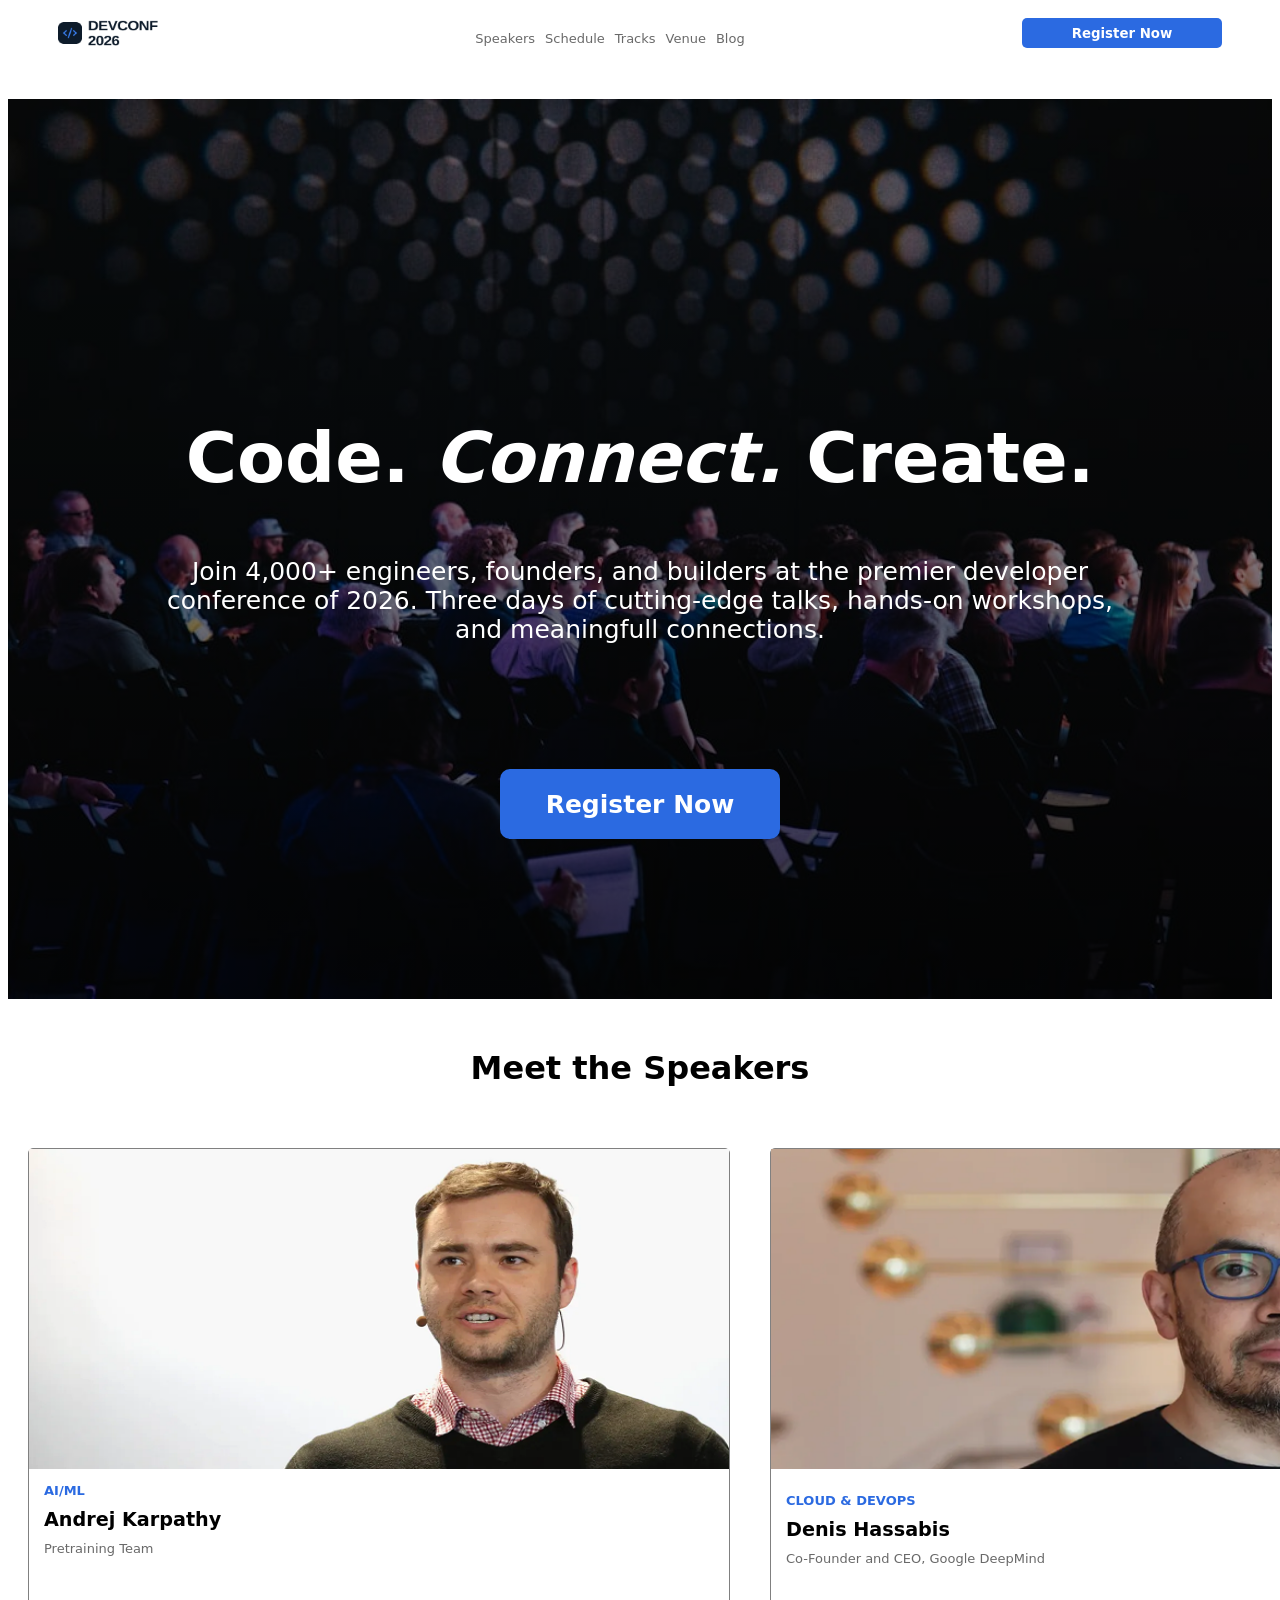
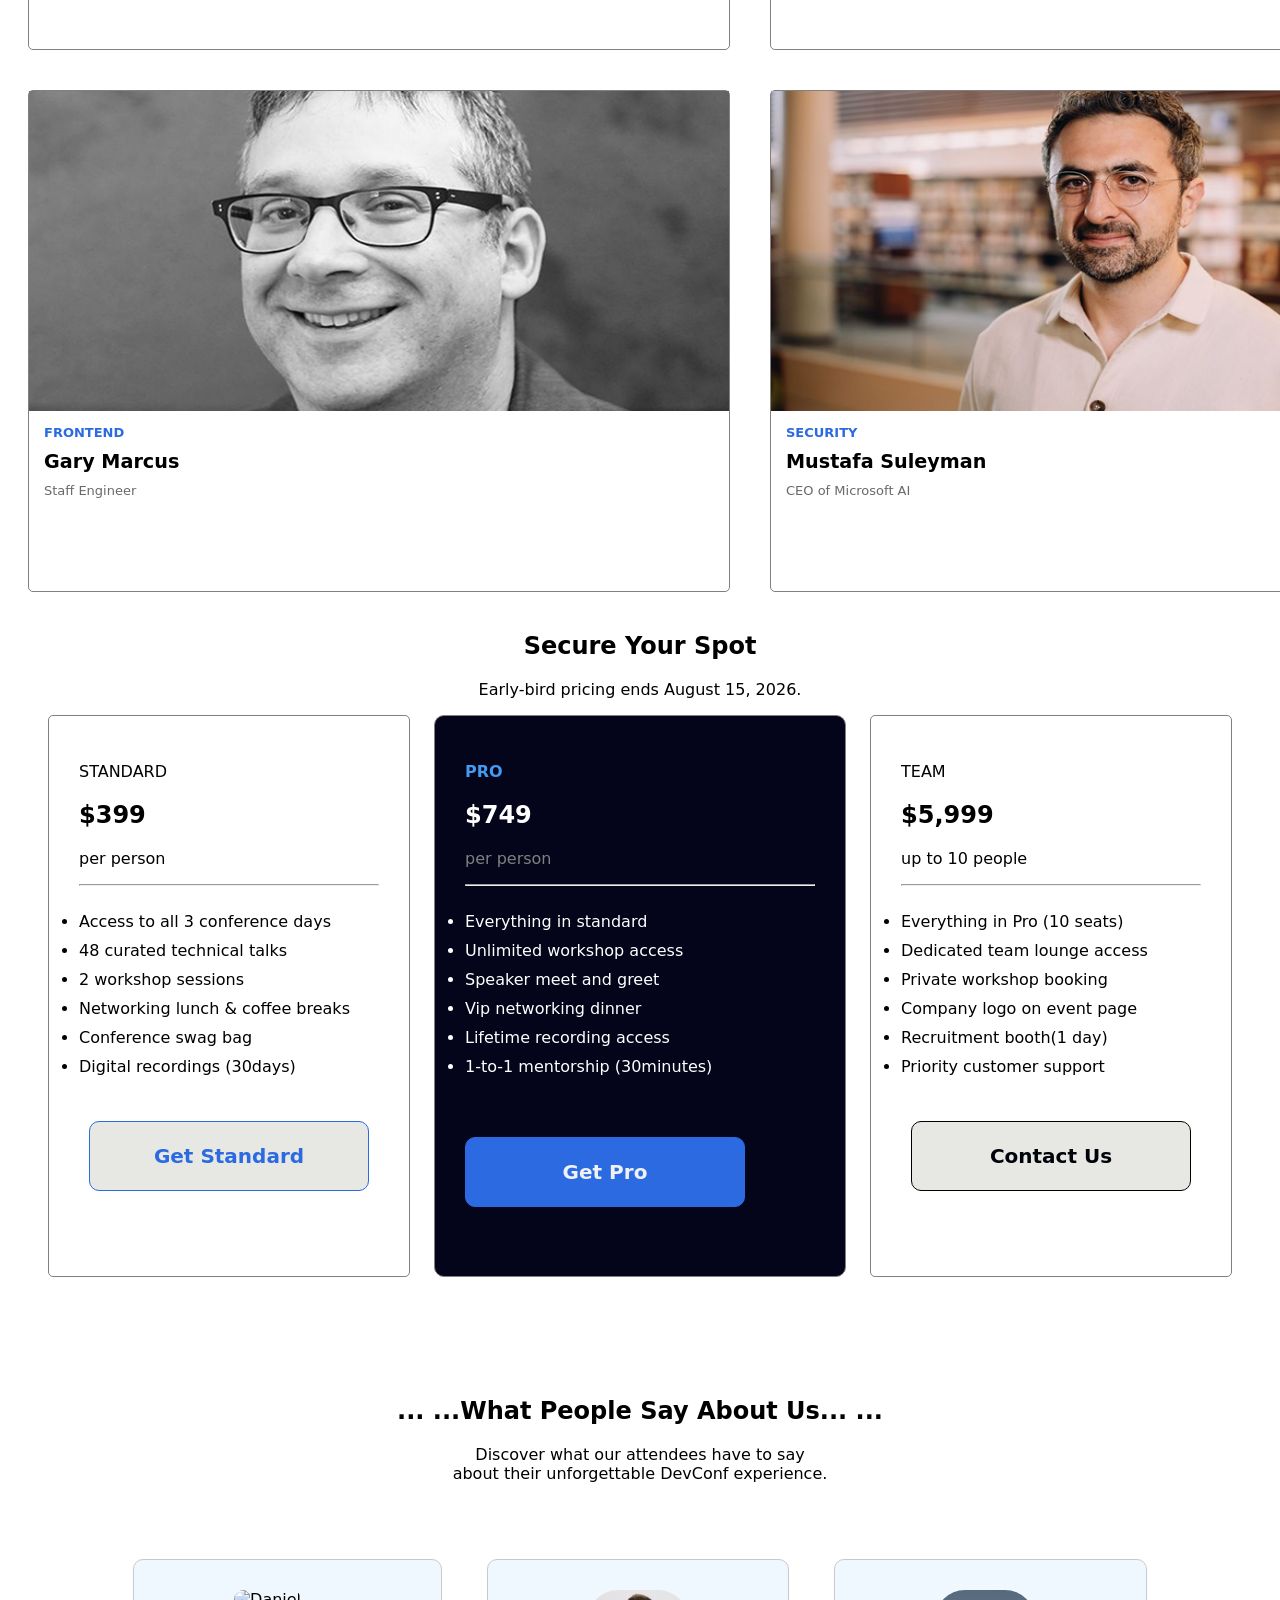
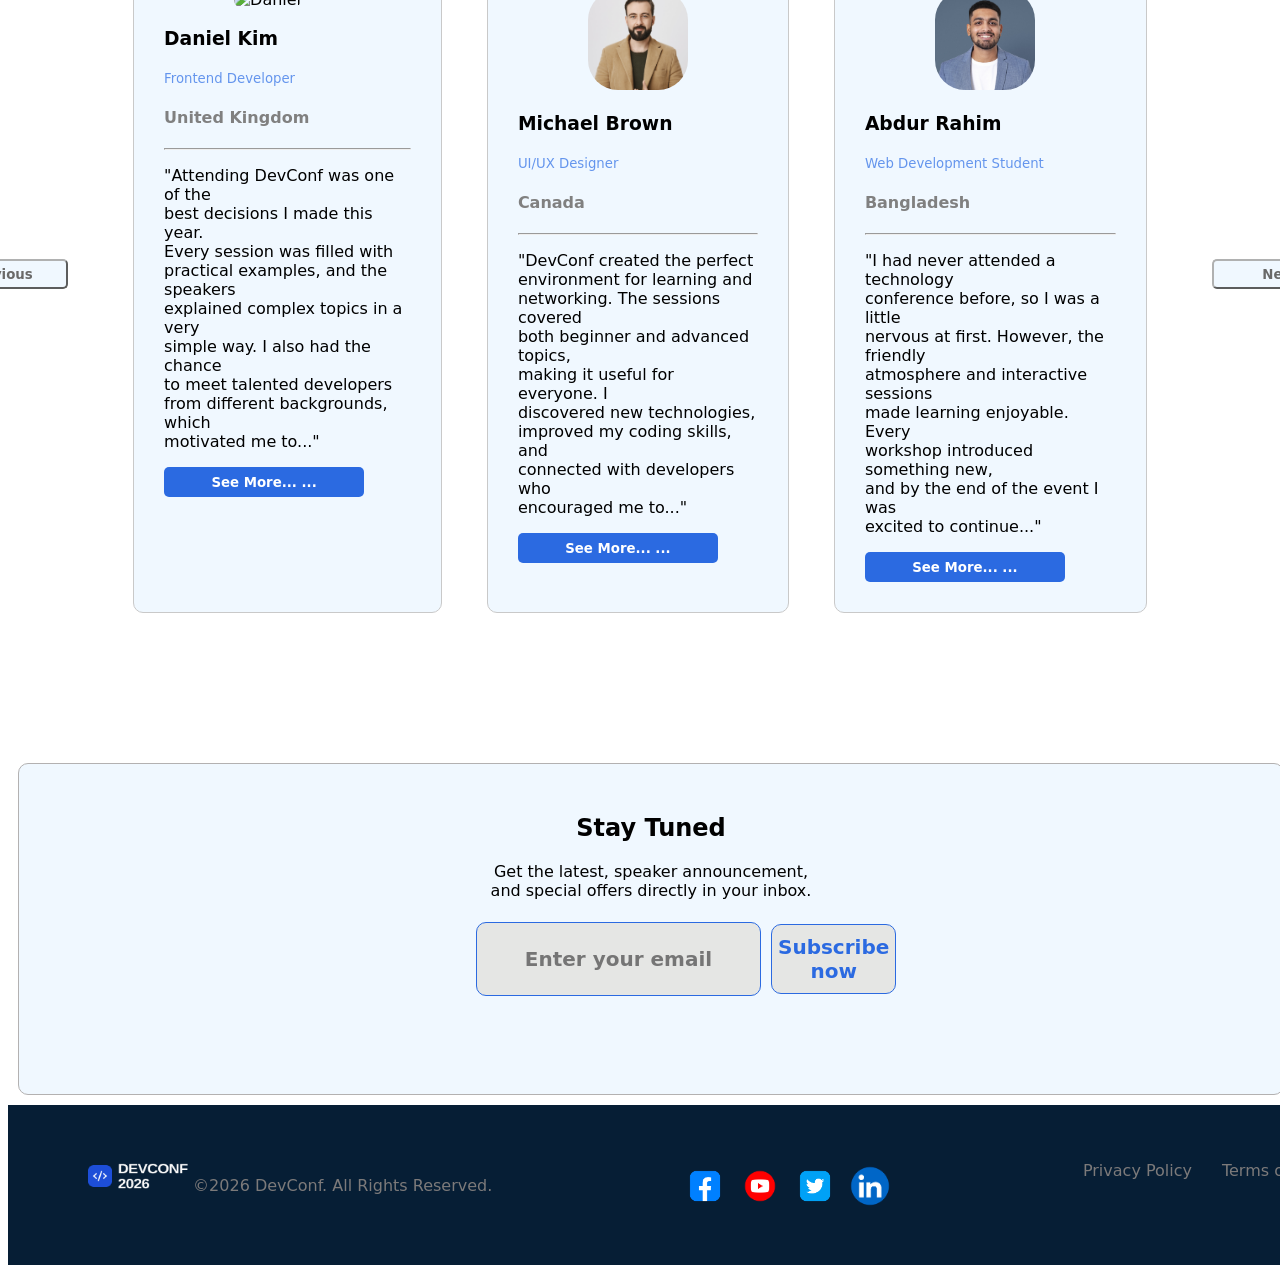
==== commit f4f96c84: "footer-correction" ====
--- a/index.html
+++ b/index.html
@@ -17,7 +17,7 @@
         <li><a href="./comingsoon.html" style="color: dimgrey;">Venue</a></li>
         <li><a href="./comingsoon.html" style="color: dimgrey;">Blog</a></li>
     </ul>
-    <button id="navbtn" >Register Now</button>
+    <button id="navbtn" ><a href="./comingsoon.html">Register Now</a></button>
 </nav>
 <!-- closed the NAV part -->
 <!-- starting the BANNER part -->
@@ -221,7 +221,7 @@
     <img class="sm" src="./images/yt1.jpg" alt="yt">
 <img class="sm" src="./images/twitter.jpg" alt="twt">
 <img class="sm" src="./images/linkedin.jpg" alt="lin"></p>
-  <div style="display: flex; gap: 10px"> <p>Privacy Policy</p> <p> Terms of service </p></div>
+  <div style="display: flex; gap: 30px"> <p>Privacy Policy</p> <p> Terms of service </p></div>
 
 </footer>
 </html>
--- a/style.css
+++ b/style.css
@@ -81,7 +81,7 @@
 }
 #navbtn:hover {
        background-color: rgba(223, 223, 220, 0.863);
-    color:rgb(43, 106, 225)!important ;
+    color:rgb(43, 106, 225) ;
     cursor: pointer;
     border: 1px solid black;
 }
@@ -167,7 +167,7 @@
     border-radius: 5px;
 }
 .card-active{
-    background-color: rgb(1, 1, 20);
+    background-color: rgb(4, 4, 27);
     border: 1px solid grey;
     border-radius: 10px;
     padding: 30px;
@@ -251,12 +251,12 @@
 footer{
     display: flex;
     justify-content: space-between;
-    background-color: rgb(15, 14, 14);
+    background-color: rgb(6, 30, 53);
     height: 80px;
     color: rgb(124, 122, 122);
-    padding:40px 20px;
+    padding:40px 80px;
+   width: 100%
    
-    width: 100%;
 
 }
 .newsletter {
@@ -379,7 +379,7 @@
 .propic{
     height: 100px;
     width: 100px;
-    border-radius: 10px;
+    border-radius: 30px;
     margin: 0px 70px;
 }
 
